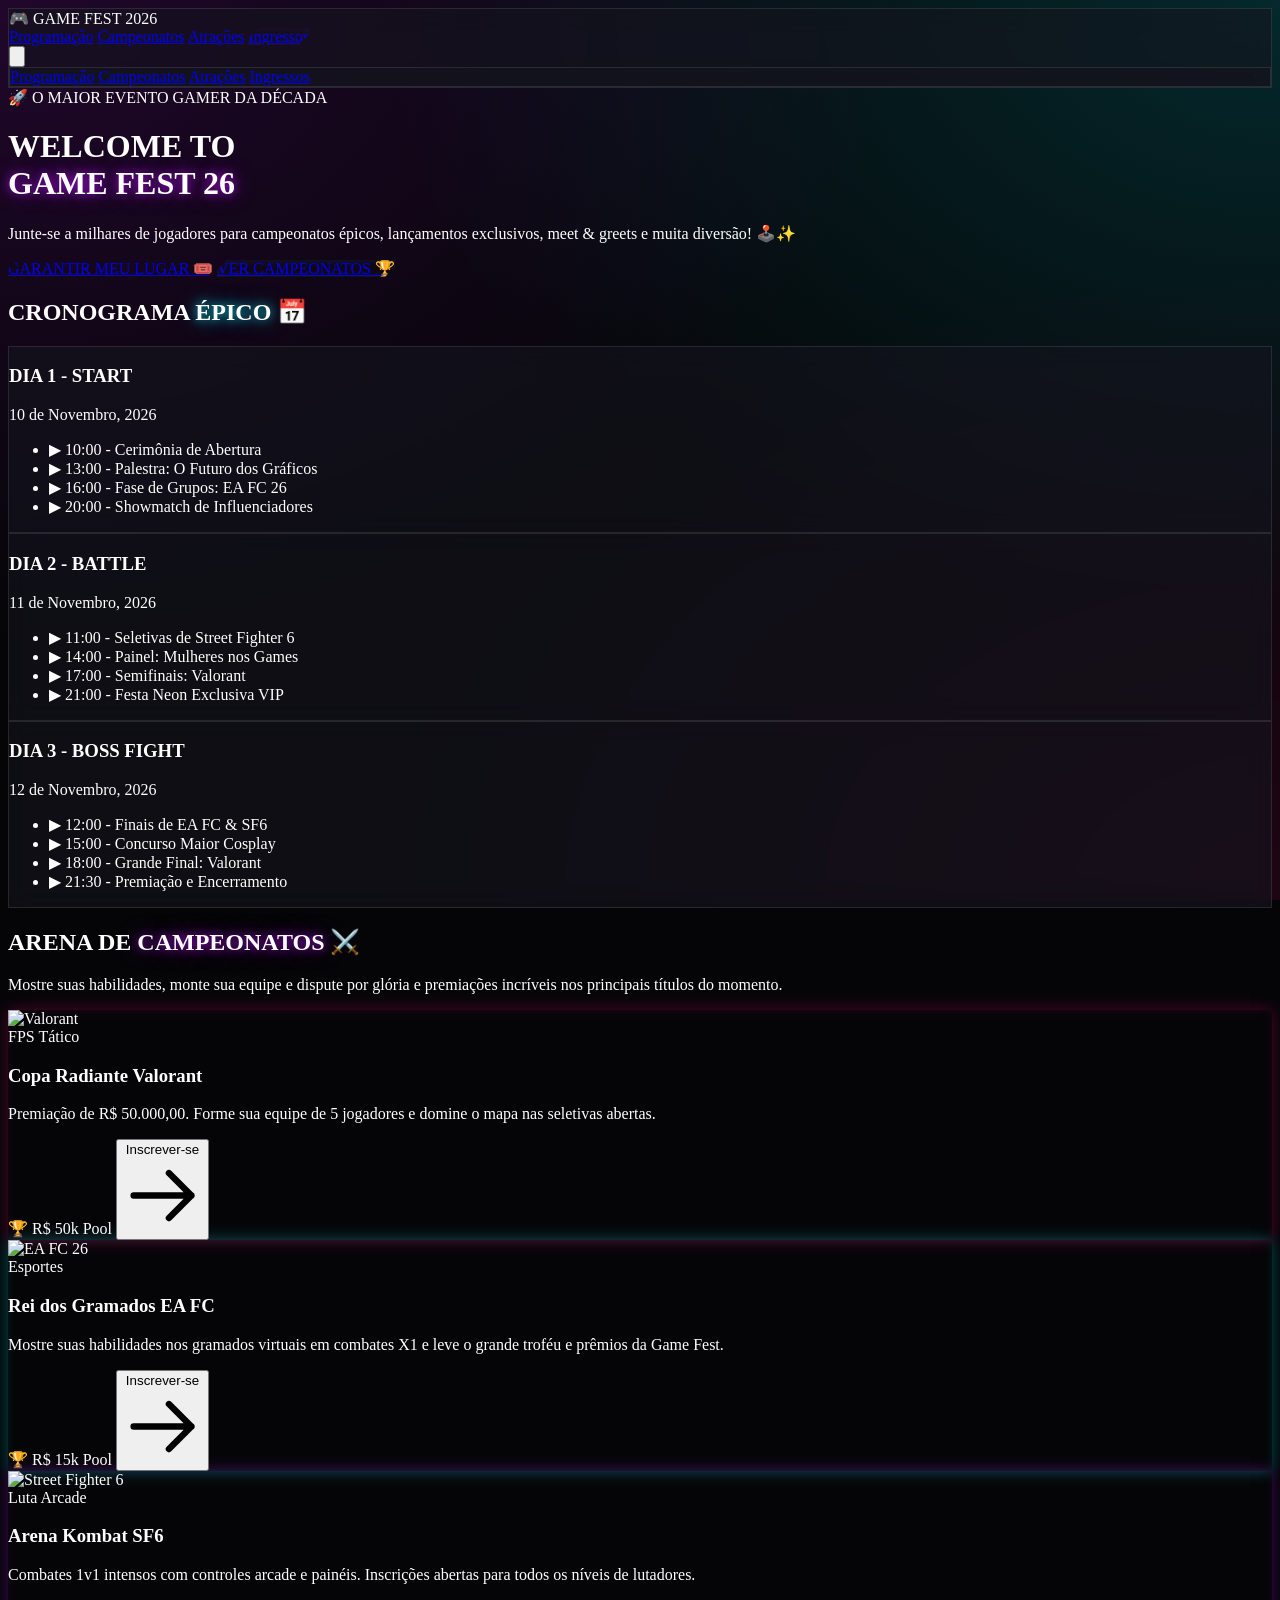
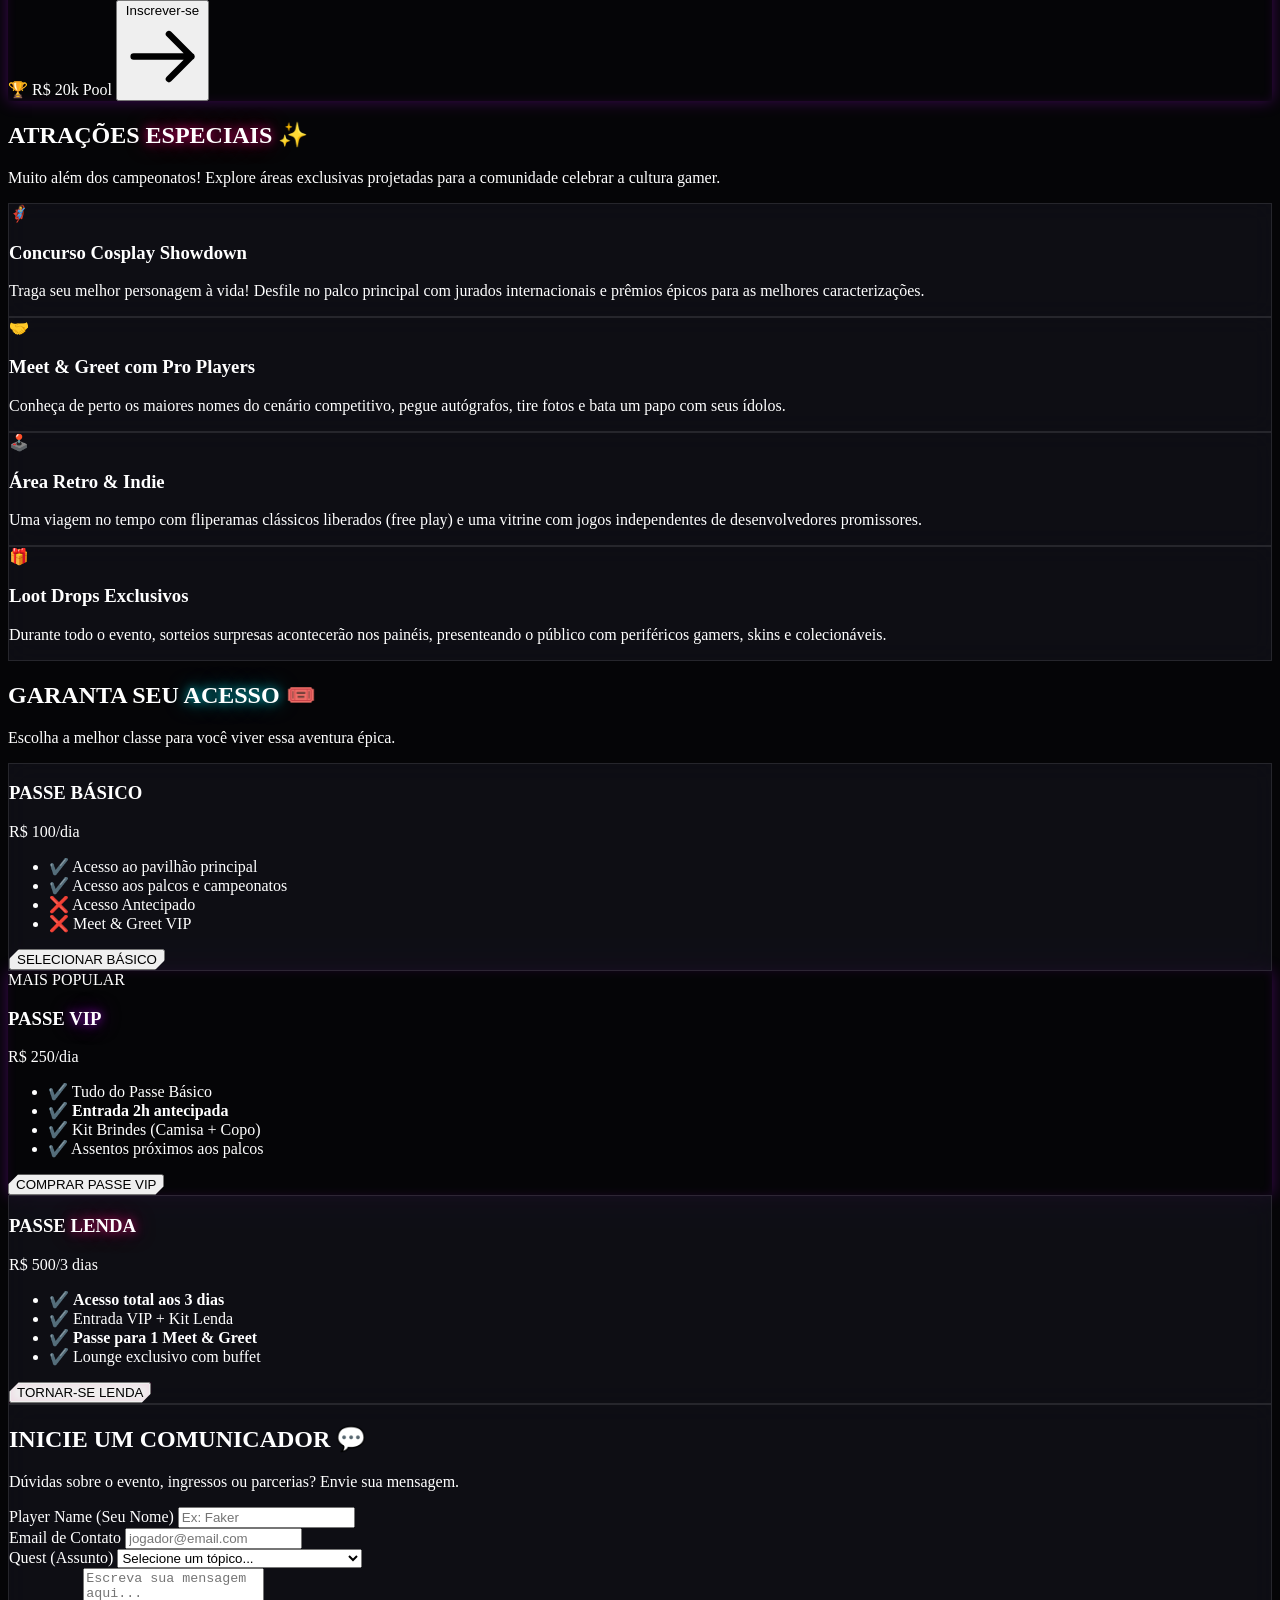
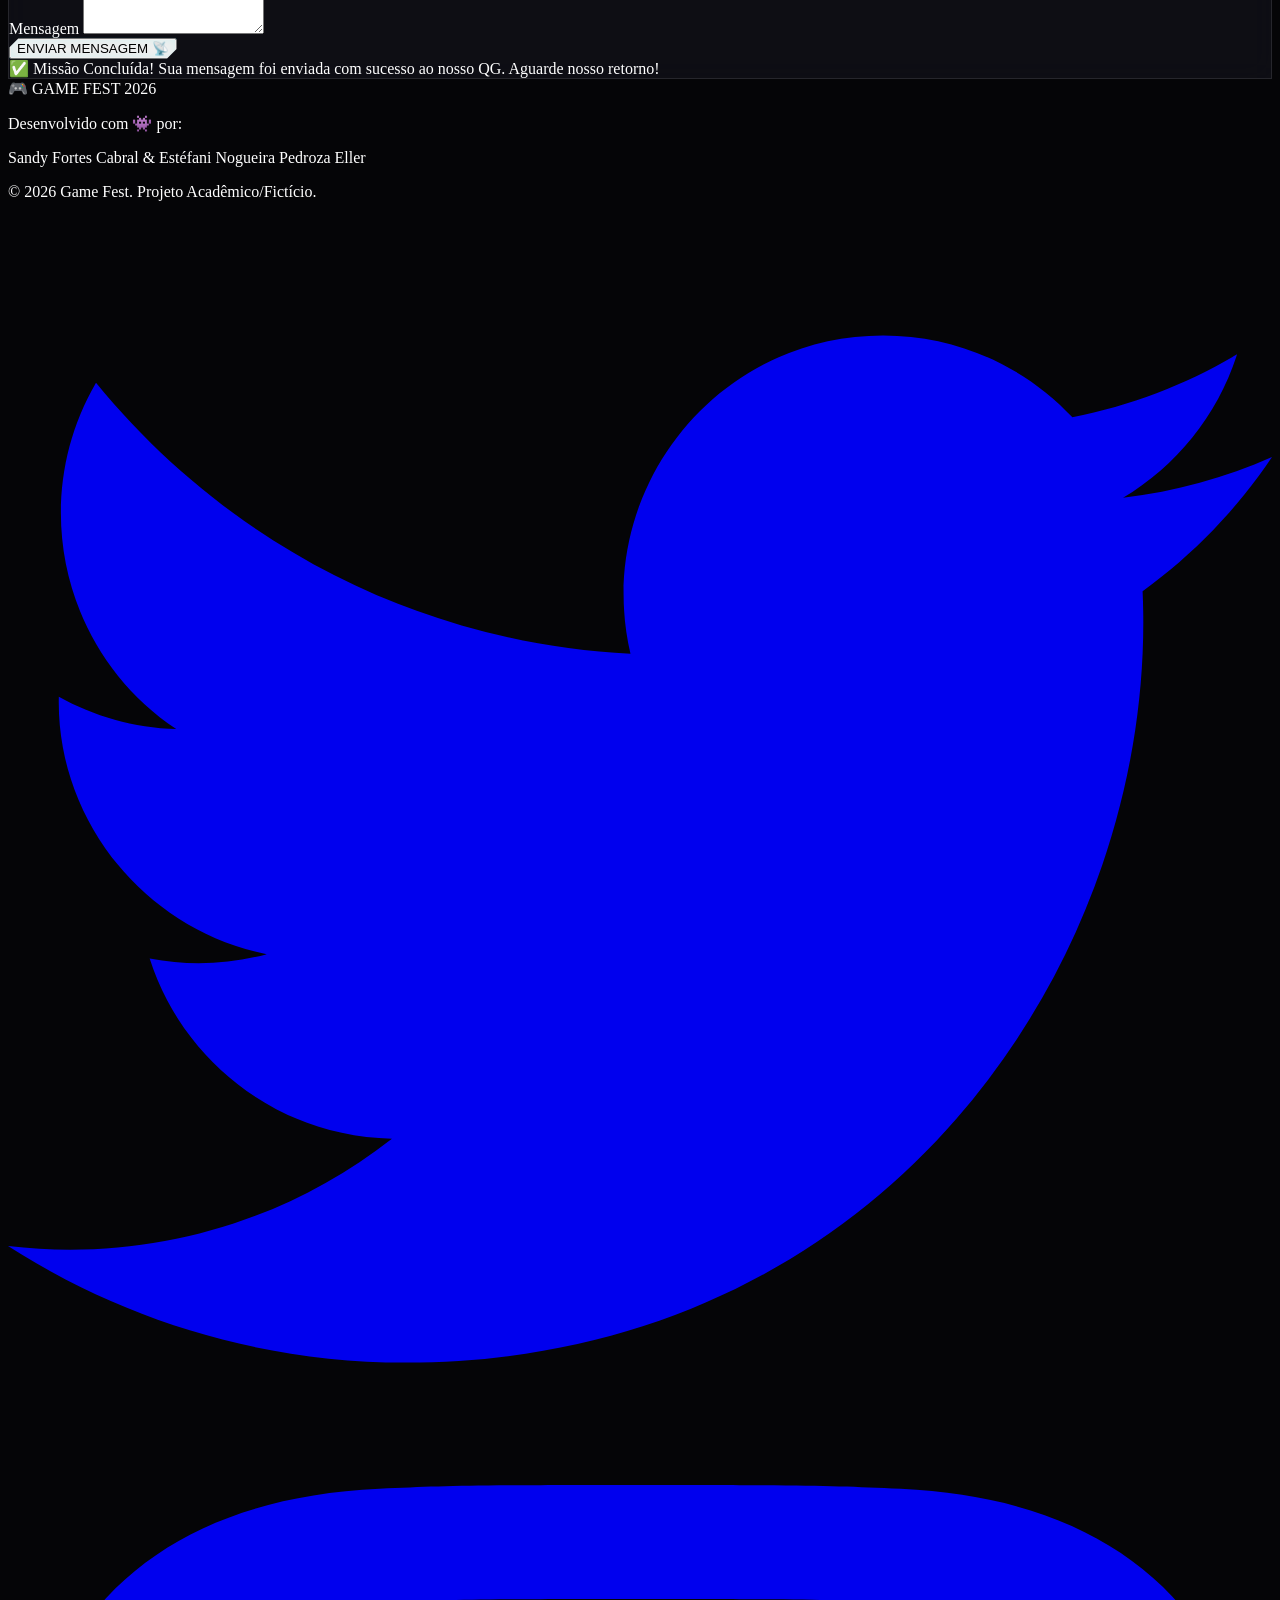
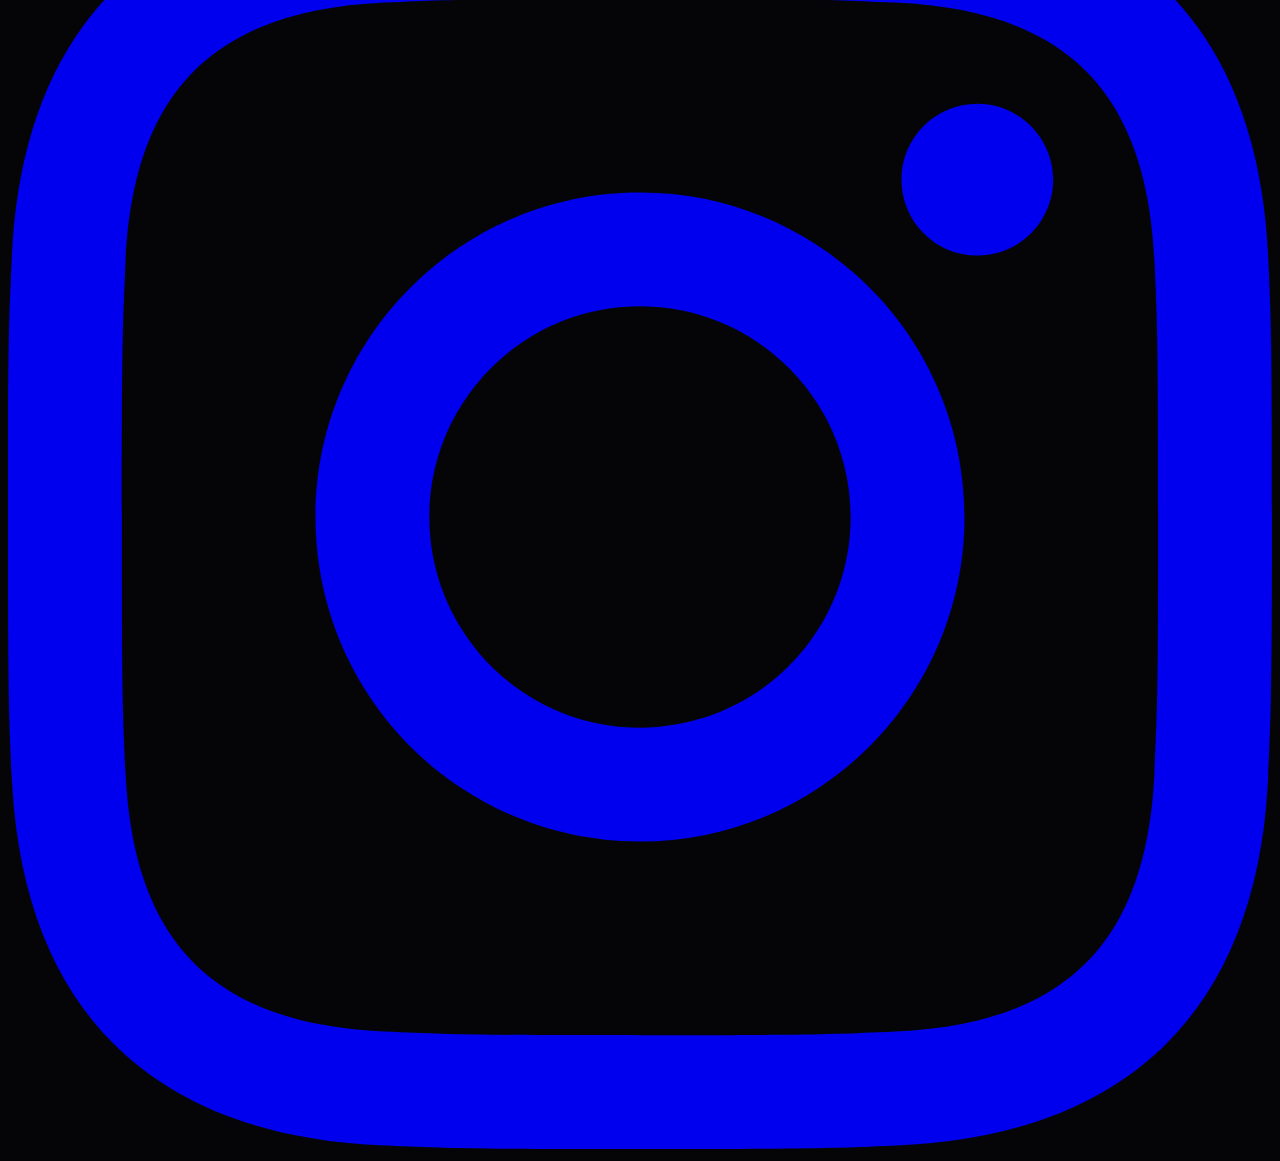
==== index.html @ e11a3e75 "Create index.html" ====
<!DOCTYPE html>
<html lang="pt-BR" class="scroll-smooth">
<head>
    <meta charset="UTF-8">
    <meta name="viewport" content="width=device-width, initial-scale=1.0">
    <title>Game Fest 2026</title>
    
    <!-- Google Fonts: Orbitron para títulos (Gamer vibe) e Inter para textos -->
    <link rel="preconnect" href="https://fonts.googleapis.com">
    <link rel="preconnect" href="https://fonts.gstatic.com" crossorigin>
    <link href="https://fonts.googleapis.com/css2?family=Inter:wght@400;500;600&family=Orbitron:wght@500;700;900&display=swap" rel="stylesheet">
    
    <!-- Tailwind CSS -->
    <script src="https://cdn.tailwindcss.com"></script>
    <script>
        tailwind.config = {
            theme: {
                extend: {
                    fontFamily: {
                        gamer: ['Orbitron', 'sans-serif'],
                        sans: ['Inter', 'sans-serif'],
                    },
                    colors: {
                        dark: '#0a0a0f',
                        darker: '#050507',
                        neonCyan: '#00f3ff',
                        neonPurple: '#bc13fe',
                        neonPink: '#ff007c',
                    },
                    animation: {
                        'pulse-slow': 'pulse 3s cubic-bezier(0.4, 0, 0.6, 1) infinite',
                        'float': 'float 6s ease-in-out infinite',
                    },
                    keyframes: {
                        float: {
                            '0%, 100%': { transform: 'translateY(0)' },
                            '50%': { transform: 'translateY(-10px)' },
                        }
                    }
                }
            }
        }
    </script>

    <style>
        /* Estilos Customizados para Efeitos Neon e Scrollbar */
        body {
            background-color: #050507;
            background-image: 
                radial-gradient(at 0% 0%, rgba(188, 19, 254, 0.15) 0px, transparent 50%),
                radial-gradient(at 100% 0%, rgba(0, 243, 255, 0.15) 0px, transparent 50%),
                radial-gradient(at 100% 100%, rgba(255, 0, 124, 0.1) 0px, transparent 50%);
            background-attachment: fixed;
            color: #ffffff;
        }

        /* Efeitos Neon Textos */
        .text-glow-cyan { text-shadow: 0 0 10px rgba(0,243,255,0.7), 0 0 20px rgba(0,243,255,0.5); }
        .text-glow-purple { text-shadow: 0 0 10px rgba(188,19,254,0.7), 0 0 20px rgba(188,19,254,0.5); }
        .text-glow-pink { text-shadow: 0 0 10px rgba(255,0,124,0.7), 0 0 20px rgba(255,0,124,0.5); }

        /* Efeitos Neon Bordas e Caixas */
        .box-glow-cyan { box-shadow: 0 0 15px rgba(0,243,255,0.3), inset 0 0 10px rgba(0,243,255,0.1); }
        .box-glow-cyan:hover { box-shadow: 0 0 25px rgba(0,243,255,0.6), inset 0 0 15px rgba(0,243,255,0.3); border-color: #00f3ff; }
        
        .box-glow-purple { box-shadow: 0 0 15px rgba(188,19,254,0.3), inset 0 0 10px rgba(188,19,254,0.1); }
        .box-glow-purple:hover { box-shadow: 0 0 25px rgba(188,19,254,0.6), inset 0 0 15px rgba(188,19,254,0.3); border-color: #bc13fe; }
        
        .box-glow-pink { box-shadow: 0 0 15px rgba(255,0,124,0.3), inset 0 0 10px rgba(255,0,124,0.1); }
        .box-glow-pink:hover { box-shadow: 0 0 25px rgba(255,0,124,0.6), inset 0 0 15px rgba(255,0,124,0.3); border-color: #ff007c; }

        /* Scrollbar customizada */
        ::-webkit-scrollbar { width: 10px; }
        ::-webkit-scrollbar-track { background: #0a0a0f; }
        ::-webkit-scrollbar-thumb { background: #bc13fe; border-radius: 5px; }
        ::-webkit-scrollbar-thumb:hover { background: #00f3ff; }

        /* Clip path para botões angulados tipo Sci-Fi */
        .btn-scifi {
            clip-path: polygon(10px 0, 100% 0, 100% calc(100% - 10px), calc(100% - 10px) 100%, 0 100%, 0 10px);
        }
        
        .glass-panel {
            background: rgba(20, 20, 30, 0.6);
            backdrop-filter: blur(12px);
            border: 1px solid rgba(255, 255, 255, 0.1);
        }
    </style>
</head>
<body class="antialiased overflow-x-hidden selection:bg-neonPurple selection:text-white">

    <nav class="fixed w-full z-50 glass-panel border-b border-white/10 transition-all duration-300">
        <div class="max-w-7xl mx-auto px-4 sm:px-6 lg:px-8">
            <div class="flex justify-between items-center h-20">
                <div class="flex-shrink-0 flex items-center gap-2 cursor-pointer" onclick="window.scrollTo(0,0)">
                    <span class="text-3xl">🎮</span>
                    <span class="font-gamer font-bold text-2xl tracking-wider text-transparent bg-clip-text bg-gradient-to-r from-neonCyan via-neonPurple to-neonPink">
                        GAME FEST <span class="text-white">2026</span>
                    </span>
                </div>
                
                <!-- Desktop Menu -->
                <div class="hidden md:flex space-x-8 items-center">
                    <a href="#programacao" class="text-gray-300 hover:text-neonCyan font-medium transition-colors">Programação</a>
                    <a href="#campeonatos" class="text-gray-300 hover:text-neonPurple font-medium transition-colors">Campeonatos</a>
                    <a href="#atracoes" class="text-gray-300 hover:text-neonPink font-medium transition-colors">Atrações</a>
                    <a href="#ingressos" class="btn-scifi bg-neonPurple/20 text-neonPurple border border-neonPurple px-6 py-2 font-gamer hover:bg-neonPurple hover:text-white box-glow-purple transition-all duration-300">
                        Ingressos
                    </a>
                </div>

                <!-- Mobile Menu Button -->
                <div class="md:hidden flex items-center">
                    <button id="mobile-menu-btn" class="text-gray-300 hover:text-white focus:outline-none">
                        <svg class="w-8 h-8" fill="none" stroke="currentColor" viewBox="0 0 24 24"><path stroke-linecap="round" stroke-linejoin="round" stroke-width="2" d="M4 6h16M4 12h16M4 18h16"></path></svg>
                    </button>
                </div>
            </div>
        </div>
        
        <!-- Mobile Menu Dropdown -->
        <div id="mobile-menu" class="hidden md:hidden glass-panel border-t border-white/10 absolute w-full">
            <div class="px-4 pt-2 pb-4 space-y-2 flex flex-col text-center">
                <a href="#programacao" class="block px-3 py-2 text-gray-300 hover:text-neonCyan hover:bg-white/5 rounded-md">Programação</a>
                <a href="#campeonatos" class="block px-3 py-2 text-gray-300 hover:text-neonPurple hover:bg-white/5 rounded-md">Campeonatos</a>
                <a href="#atracoes" class="block px-3 py-2 text-gray-300 hover:text-neonPink hover:bg-white/5 rounded-md">Atrações</a>
                <a href="#ingressos" class="block px-3 py-2 text-neonPurple font-bold hover:bg-white/5 rounded-md">Ingressos</a>
            </div>
        </div>
    </nav>

    <header class="relative pt-32 pb-20 lg:pt-48 lg:pb-32 overflow-hidden flex items-center min-h-[90vh]">
        <!-- Fundo decorativo -->
        <div class="absolute inset-0 z-0 flex justify-center items-center opacity-20 pointer-events-none">
            <div class="w-96 h-96 bg-neonPurple rounded-full blur-[150px] animate-pulse-slow"></div>
            <div class="w-96 h-96 bg-neonCyan rounded-full blur-[150px] absolute translate-x-1/2"></div>
        </div>

        <div class="relative z-10 max-w-7xl mx-auto px-4 sm:px-6 lg:px-8 text-center">
            <div class="inline-block mb-4 px-4 py-1 rounded-full border border-neonCyan/30 bg-neonCyan/10 text-neonCyan font-semibold tracking-wide text-sm animate-float">
                🚀 O MAIOR EVENTO GAMER DA DÉCADA
            </div>
            <h1 class="text-5xl md:text-7xl lg:text-8xl font-gamer font-black text-white mb-6 leading-tight">
                WELCOME TO <br>
                <span class="text-transparent bg-clip-text bg-gradient-to-r from-neonCyan via-neonPurple to-neonPink text-glow-purple">
                    GAME FEST 26
                </span>
            </h1>
            <p class="mt-4 text-xl md:text-2xl text-gray-400 max-w-3xl mx-auto mb-10">
                Junte-se a milhares de jogadores para campeonatos épicos, lançamentos exclusivos, meet & greets e muita diversão! 🕹️✨
            </p>
            
            <div class="flex flex-col sm:flex-row justify-center gap-4">
                <a href="#ingressos" class="btn-scifi bg-gradient-to-r from-neonPurple to-neonPink text-white px-8 py-4 text-lg font-gamer font-bold hover:scale-105 transition-transform shadow-[0_0_20px_rgba(188,19,254,0.5)]">
                    GARANTIR MEU LUGAR 🎟️
                </a>
                <a href="#campeonatos" class="btn-scifi bg-transparent border-2 border-neonCyan text-neonCyan px-8 py-4 text-lg font-gamer font-bold hover:bg-neonCyan/10 transition-colors box-glow-cyan">
                    VER CAMPEONATOS 🏆
                </a>
            </div>
        </div>
    </header>

    <section id="programacao" class="py-20 relative">
        <div class="max-w-7xl mx-auto px-4 sm:px-6 lg:px-8">
            <div class="text-center mb-16">
                <h2 class="text-4xl md:text-5xl font-gamer font-bold text-white mb-4">
                    CRONOGRAMA <span class="text-neonCyan text-glow-cyan">ÉPICO</span> 📅
                </h2>
                <div class="h-1 w-24 bg-gradient-to-r from-transparent via-neonCyan to-transparent mx-auto"></div>
            </div>

            <div class="grid md:grid-cols-3 gap-8">
                <!-- Dia 1 -->
                <div class="glass-panel p-8 rounded-2xl border border-white/5 hover:-translate-y-2 transition-transform relative overflow-hidden group">
                    <div class="absolute top-0 left-0 w-full h-1 bg-neonCyan group-hover:shadow-[0_0_15px_#00f3ff] transition-shadow"></div>
                    <h3 class="text-2xl font-gamer font-bold text-neonCyan mb-2">DIA 1 - START</h3>
                    <p class="text-gray-400 mb-6 font-medium">10 de Novembro, 2026</p>
                    <ul class="space-y-4 text-gray-300">
                        <li class="flex items-start gap-3"><span class="text-neonCyan">▶</span> 10:00 - Cerimônia de Abertura</li>
                        <li class="flex items-start gap-3"><span class="text-neonCyan">▶</span> 13:00 - Palestra: O Futuro dos Gráficos</li>
                        <li class="flex items-start gap-3"><span class="text-neonCyan">▶</span> 16:00 - Fase de Grupos: EA FC 26</li>
                        <li class="flex items-start gap-3"><span class="text-neonCyan">▶</span> 20:00 - Showmatch de Influenciadores</li>
                    </ul>
                </div>
                
                <!-- Dia 2 -->
                <div class="glass-panel p-8 rounded-2xl border border-white/5 hover:-translate-y-2 transition-transform relative overflow-hidden group">
                    <div class="absolute top-0 left-0 w-full h-1 bg-neonPurple group-hover:shadow-[0_0_15px_#bc13fe] transition-shadow"></div>
                    <h3 class="text-2xl font-gamer font-bold text-neonPurple mb-2">DIA 2 - BATTLE</h3>
                    <p class="text-gray-400 mb-6 font-medium">11 de Novembro, 2026</p>
                    <ul class="space-y-4 text-gray-300">
                        <li class="flex items-start gap-3"><span class="text-neonPurple">▶</span> 11:00 - Seletivas de Street Fighter 6</li>
                        <li class="flex items-start gap-3"><span class="text-neonPurple">▶</span> 14:00 - Painel: Mulheres nos Games</li>
                        <li class="flex items-start gap-3"><span class="text-neonPurple">▶</span> 17:00 - Semifinais: Valorant</li>
                        <li class="flex items-start gap-3"><span class="text-neonPurple">▶</span> 21:00 - Festa Neon Exclusiva VIP</li>
                    </ul>
                </div>

                <!-- Dia 3 -->
                <div class="glass-panel p-8 rounded-2xl border border-white/5 hover:-translate-y-2 transition-transform relative overflow-hidden group">
                    <div class="absolute top-0 left-0 w-full h-1 bg-neonPink group-hover:shadow-[0_0_15px_#ff007c] transition-shadow"></div>
                    <h3 class="text-2xl font-gamer font-bold text-neonPink mb-2">DIA 3 - BOSS FIGHT</h3>
                    <p class="text-gray-400 mb-6 font-medium">12 de Novembro, 2026</p>
                    <ul class="space-y-4 text-gray-300">
                        <li class="flex items-start gap-3"><span class="text-neonPink">▶</span> 12:00 - Finais de EA FC & SF6</li>
                        <li class="flex items-start gap-3"><span class="text-neonPink">▶</span> 15:00 - Concurso Maior Cosplay</li>
                        <li class="flex items-start gap-3"><span class="text-neonPink">▶</span> 18:00 - Grande Final: Valorant</li>
                        <li class="flex items-start gap-3"><span class="text-neonPink">▶</span> 21:30 - Premiação e Encerramento</li>
                    </ul>
                </div>
            </div>
        </div>
    </section>

    <section id="campeonatos" class="py-20 bg-dark relative border-y border-white/5">
        <div class="max-w-7xl mx-auto px-4 sm:px-6 lg:px-8">
            <div class="text-center mb-16">
                <h2 class="text-4xl md:text-5xl font-gamer font-bold text-white mb-4">
                    ARENA DE <span class="text-neonPurple text-glow-purple">CAMPEONATOS</span> ⚔️
                </h2>
                <p class="text-gray-400 max-w-2xl mx-auto text-lg">Mostre suas habilidades, monte sua equipe e dispute por glória e premiações incríveis nos principais títulos do momento.</p>
            </div>

            <div class="grid md:grid-cols-3 gap-10">
                <!-- Game 1: Valorant -->
                <div class="bg-darker rounded-xl overflow-hidden border border-white/10 group box-glow-pink transition-all duration-300">
                    <div class="relative h-56 overflow-hidden">
                        <img src="https://placehold.co/600x400/121212/ff007c?text=VALORANT&font=Oswald" alt="Valorant" class="w-full h-full object-cover group-hover:scale-110 transition-transform duration-500">
                        <div class="absolute inset-0 bg-gradient-to-t from-darker to-transparent"></div>
                        <span class="absolute top-4 right-4 bg-neonPink text-white text-xs font-bold px-3 py-1 rounded-full uppercase tracking-wide">FPS Tático</span>
                    </div>
                    <div class="p-6">
                        <h3 class="text-2xl font-gamer font-bold text-white mb-2">Copa Radiante <span class="text-neonPink">Valorant</span></h3>
                        <p class="text-gray-400 mb-4 text-sm">Premiação de R$ 50.000,00. Forme sua equipe de 5 jogadores e domine o mapa nas seletivas abertas.</p>
                        <div class="flex justify-between items-center mt-6">
                            <span class="text-white font-bold">🏆 R$ 50k Pool</span>
                            <button class="text-neonPink hover:text-white font-bold uppercase text-sm tracking-wider flex items-center gap-1 transition-colors">
                                Inscrever-se <svg class="w-4 h-4" fill="none" stroke="currentColor" viewBox="0 0 24 24"><path stroke-linecap="round" stroke-linejoin="round" stroke-width="2" d="M14 5l7 7m0 0l-7 7m7-7H3"></path></svg>
                            </button>
                        </div>
                    </div>
                </div>

                <!-- Game 2: EA FC 26 -->
                <div class="bg-darker rounded-xl overflow-hidden border border-white/10 group box-glow-cyan transition-all duration-300">
                    <div class="relative h-56 overflow-hidden">
                        <img src="https://placehold.co/600x400/121212/00f3ff?text=EA+FC+26&font=Oswald" alt="EA FC 26" class="w-full h-full object-cover group-hover:scale-110 transition-transform duration-500">
                        <div class="absolute inset-0 bg-gradient-to-t from-darker to-transparent"></div>
                        <span class="absolute top-4 right-4 bg-neonCyan text-black text-xs font-bold px-3 py-1 rounded-full uppercase tracking-wide">Esportes</span>
                    </div>
                    <div class="p-6">
                        <h3 class="text-2xl font-gamer font-bold text-white mb-2">Rei dos Gramados <span class="text-neonCyan">EA FC</span></h3>
                        <p class="text-gray-400 mb-4 text-sm">Mostre suas habilidades nos gramados virtuais em combates X1 e leve o grande troféu e prêmios da Game Fest.</p>
                        <div class="flex justify-between items-center mt-6">
                            <span class="text-white font-bold">🏆 R$ 15k Pool</span>
                            <button class="text-neonCyan hover:text-white font-bold uppercase text-sm tracking-wider flex items-center gap-1 transition-colors">
                                Inscrever-se <svg class="w-4 h-4" fill="none" stroke="currentColor" viewBox="0 0 24 24"><path stroke-linecap="round" stroke-linejoin="round" stroke-width="2" d="M14 5l7 7m0 0l-7 7m7-7H3"></path></svg>
                            </button>
                        </div>
                    </div>
                </div>

                <!-- Game 3: Street Fighter 6 -->
                <div class="bg-darker rounded-xl overflow-hidden border border-white/10 group box-glow-purple transition-all duration-300">
                    <div class="relative h-56 overflow-hidden">
                        <img src="https://placehold.co/600x400/121212/bc13fe?text=STREET+FIGHTER+6&font=Oswald" alt="Street Fighter 6" class="w-full h-full object-cover group-hover:scale-110 transition-transform duration-500">
                        <div class="absolute inset-0 bg-gradient-to-t from-darker to-transparent"></div>
                        <span class="absolute top-4 right-4 bg-neonPurple text-white text-xs font-bold px-3 py-1 rounded-full uppercase tracking-wide">Luta Arcade</span>
                    </div>
                    <div class="p-6">
                        <h3 class="text-2xl font-gamer font-bold text-white mb-2">Arena Kombat <span class="text-neonPurple">SF6</span></h3>
                        <p class="text-gray-400 mb-4 text-sm">Combates 1v1 intensos com controles arcade e painéis. Inscrições abertas para todos os níveis de lutadores.</p>
                        <div class="flex justify-between items-center mt-6">
                            <span class="text-white font-bold">🏆 R$ 20k Pool</span>
                            <button class="text-neonPurple hover:text-white font-bold uppercase text-sm tracking-wider flex items-center gap-1 transition-colors">
                                Inscrever-se <svg class="w-4 h-4" fill="none" stroke="currentColor" viewBox="0 0 24 24"><path stroke-linecap="round" stroke-linejoin="round" stroke-width="2" d="M14 5l7 7m0 0l-7 7m7-7H3"></path></svg>
                            </button>
                        </div>
                    </div>
                </div>
            </div>
        </div>
    </section>

    <section id="atracoes" class="py-20 relative overflow-hidden">
        <div class="max-w-7xl mx-auto px-4 sm:px-6 lg:px-8 relative z-10">
            <div class="text-center mb-16">
                <h2 class="text-4xl md:text-5xl font-gamer font-bold text-white mb-4">
                    ATRAÇÕES <span class="text-neonPink text-glow-pink">ESPECIAIS</span> ✨
                </h2>
                <p class="text-gray-400 max-w-2xl mx-auto text-lg">Muito além dos campeonatos! Explore áreas exclusivas projetadas para a comunidade celebrar a cultura gamer.</p>
            </div>

            <div class="grid lg:grid-cols-2 gap-8">
                <!-- Atração 1 -->
                <div class="flex flex-col sm:flex-row items-center gap-6 glass-panel p-6 rounded-2xl border-l-4 border-l-neonCyan hover:bg-white/5 transition-colors">
                    <div class="w-24 h-24 flex-shrink-0 bg-neonCyan/20 rounded-full flex items-center justify-center text-4xl shadow-[0_0_15px_rgba(0,243,255,0.4)]">
                        🦸‍♀️
                    </div>
                    <div>
                        <h3 class="text-2xl font-bold text-white mb-2">Concurso Cosplay Showdown</h3>
                        <p class="text-gray-400">Traga seu melhor personagem à vida! Desfile no palco principal com jurados internacionais e prêmios épicos para as melhores caracterizações.</p>
                    </div>
                </div>

                <!-- Atração 2 -->
                <div class="flex flex-col sm:flex-row items-center gap-6 glass-panel p-6 rounded-2xl border-l-4 border-l-neonPurple hover:bg-white/5 transition-colors">
                    <div class="w-24 h-24 flex-shrink-0 bg-neonPurple/20 rounded-full flex items-center justify-center text-4xl shadow-[0_0_15px_rgba(188,19,254,0.4)]">
                        🤝
                    </div>
                    <div>
                        <h3 class="text-2xl font-bold text-white mb-2">Meet & Greet com Pro Players</h3>
                        <p class="text-gray-400">Conheça de perto os maiores nomes do cenário competitivo, pegue autógrafos, tire fotos e bata um papo com seus ídolos.</p>
                    </div>
                </div>

                <!-- Atração 3 -->
                <div class="flex flex-col sm:flex-row items-center gap-6 glass-panel p-6 rounded-2xl border-l-4 border-l-neonPink hover:bg-white/5 transition-colors">
                    <div class="w-24 h-24 flex-shrink-0 bg-neonPink/20 rounded-full flex items-center justify-center text-4xl shadow-[0_0_15px_rgba(255,0,124,0.4)]">
                        🕹️
                    </div>
                    <div>
                        <h3 class="text-2xl font-bold text-white mb-2">Área Retro & Indie</h3>
                        <p class="text-gray-400">Uma viagem no tempo com fliperamas clássicos liberados (free play) e uma vitrine com jogos independentes de desenvolvedores promissores.</p>
                    </div>
                </div>

                <!-- Atração 4 -->
                <div class="flex flex-col sm:flex-row items-center gap-6 glass-panel p-6 rounded-2xl border-l-4 border-l-yellow-400 hover:bg-white/5 transition-colors">
                    <div class="w-24 h-24 flex-shrink-0 bg-yellow-400/20 rounded-full flex items-center justify-center text-4xl shadow-[0_0_15px_rgba(250,204,21,0.4)]">
                        🎁
                    </div>
                    <div>
                        <h3 class="text-2xl font-bold text-white mb-2">Loot Drops Exclusivos</h3>
                        <p class="text-gray-400">Durante todo o evento, sorteios surpresas acontecerão nos painéis, presenteando o público com periféricos gamers, skins e colecionáveis.</p>
                    </div>
                </div>
            </div>
        </div>
    </section>

    <section id="ingressos" class="py-20 bg-darker relative">
        <div class="absolute inset-0 bg-[url('[data-uri]')] opacity-20"></div>
        
        <div class="max-w-7xl mx-auto px-4 sm:px-6 lg:px-8 relative z-10">
            <div class="text-center mb-16">
                <h2 class="text-4xl md:text-5xl font-gamer font-bold text-white mb-4">
                    GARANTA SEU <span class="text-neonCyan text-glow-cyan">ACESSO</span> 🎟️
                </h2>
                <p class="text-gray-400">Escolha a melhor classe para você viver essa aventura épica.</p>
            </div>

            <div class="grid lg:grid-cols-3 gap-8 items-center max-w-5xl mx-auto">
                
                <!-- Ticket 1 -->
                <div class="glass-panel p-8 rounded-2xl border border-white/10 hover:-translate-y-2 transition-transform">
                    <h3 class="text-2xl font-gamer font-bold text-white mb-2">PASSE <span class="text-gray-400">BÁSICO</span></h3>
                    <div class="my-6">
                        <span class="text-4xl font-bold text-white">R$ 100</span><span class="text-gray-400">/dia</span>
                    </div>
                    <ul class="space-y-3 text-gray-300 mb-8">
                        <li class="flex items-center gap-2">✔️ Acesso ao pavilhão principal</li>
                        <li class="flex items-center gap-2">✔️ Acesso aos palcos e campeonatos</li>
                        <li class="flex items-center gap-2 text-gray-500">❌ Acesso Antecipado</li>
                        <li class="flex items-center gap-2 text-gray-500">❌ Meet & Greet VIP</li>
                    </ul>
                    <button class="w-full btn-scifi bg-white/10 text-white border border-white/20 py-3 font-bold hover:bg-white/20 transition-colors">
                        SELECIONAR BÁSICO
                    </button>
                </div>

                <!-- Ticket 2 (Destaque) -->
                <div class="bg-gradient-to-b from-darker to-dark p-8 rounded-2xl border-2 border-neonPurple box-glow-purple transform lg:-translate-y-4 relative">
                    <div class="absolute -top-4 left-1/2 -translate-x-1/2 bg-neonPurple text-white px-4 py-1 font-bold text-sm rounded-full tracking-wider">
                        MAIS POPULAR
                    </div>
                    <h3 class="text-2xl font-gamer font-bold text-white mb-2">PASSE <span class="text-neonPurple text-glow-purple">VIP</span></h3>
                    <div class="my-6">
                        <span class="text-5xl font-bold text-white">R$ 250</span><span class="text-neonPurple">/dia</span>
                    </div>
                    <ul class="space-y-3 text-white mb-8">
                        <li class="flex items-center gap-2">✔️ Tudo do Passe Básico</li>
                        <li class="flex items-center gap-2">✔️ <strong>Entrada 2h antecipada</strong></li>
                        <li class="flex items-center gap-2">✔️ Kit Brindes (Camisa + Copo)</li>
                        <li class="flex items-center gap-2">✔️ Assentos próximos aos palcos</li>
                    </ul>
                    <button class="w-full btn-scifi bg-neonPurple text-white py-4 font-bold text-lg hover:bg-white hover:text-neonPurple transition-colors shadow-[0_0_15px_rgba(188,19,254,0.5)]">
                        COMPRAR PASSE VIP
                    </button>
                </div>

                <!-- Ticket 3 -->
                <div class="glass-panel p-8 rounded-2xl border border-white/10 hover:-translate-y-2 transition-transform">
                    <h3 class="text-2xl font-gamer font-bold text-white mb-2">PASSE <span class="text-neonPink text-glow-pink">LENDA</span></h3>
                    <div class="my-6">
                        <span class="text-4xl font-bold text-white">R$ 500</span><span class="text-neonPink">/3 dias</span>
                    </div>
                    <ul class="space-y-3 text-gray-300 mb-8">
                        <li class="flex items-center gap-2">✔️ <strong>Acesso total aos 3 dias</strong></li>
                        <li class="flex items-center gap-2">✔️ Entrada VIP + Kit Lenda</li>
                        <li class="flex items-center gap-2">✔️ <strong>Passe para 1 Meet & Greet</strong></li>
                        <li class="flex items-center gap-2">✔️ Lounge exclusivo com buffet</li>
                    </ul>
                    <button class="w-full btn-scifi bg-transparent border border-neonPink text-neonPink py-3 font-bold hover:bg-neonPink hover:text-white transition-all box-glow-pink">
                        TORNAR-SE LENDA
                    </button>
                </div>

            </div>
        </div>
    </section>

    <section id="contato" class="py-20 relative">
        <div class="max-w-4xl mx-auto px-4 sm:px-6 lg:px-8 relative z-10">
            <div class="glass-panel border border-neonCyan/30 rounded-2xl p-8 md:p-12 shadow-[0_0_30px_rgba(0,243,255,0.1)]">
                <div class="text-center mb-10">
                    <h2 class="text-3xl md:text-4xl font-gamer font-bold text-white mb-2">
                        INICIE UM <span class="text-neonCyan">COMUNICADOR</span> 💬
                    </h2>
                    <p class="text-gray-400">Dúvidas sobre o evento, ingressos ou parcerias? Envie sua mensagem.</p>
                </div>

                <form id="form-contato" class="space-y-6">
                    <div class="grid md:grid-cols-2 gap-6">
                        <div>
                            <label for="nome" class="block text-sm font-medium text-gray-400 mb-1">Player Name (Seu Nome)</label>
                            <input type="text" id="nome" required
                                class="w-full bg-dark border border-gray-700 rounded-lg px-4 py-3 text-white focus:outline-none focus:border-neonCyan focus:ring-1 focus:ring-neonCyan transition-colors"
                                placeholder="Ex: Faker">
                        </div>
                        <div>
                            <label for="email" class="block text-sm font-medium text-gray-400 mb-1">Email de Contato</label>
                            <input type="email" id="email" required
                                class="w-full bg-dark border border-gray-700 rounded-lg px-4 py-3 text-white focus:outline-none focus:border-neonCyan focus:ring-1 focus:ring-neonCyan transition-colors"
                                placeholder="jogador@email.com">
                        </div>
                    </div>
                    <div>
                        <label for="assunto" class="block text-sm font-medium text-gray-400 mb-1">Quest (Assunto)</label>
                        <select id="assunto" required
                            class="w-full bg-dark border border-gray-700 rounded-lg px-4 py-3 text-white focus:outline-none focus:border-neonCyan focus:ring-1 focus:ring-neonCyan transition-colors appearance-none">
                            <option value="">Selecione um tópico...</option>
                            <option value="ingressos">Dúvida sobre Ingressos</option>
                            <option value="campeonatos">Inscrição em Campeonatos</option>
                            <option value="imprensa">Credenciamento de Imprensa/Criador</option>
                            <option value="outros">Outros</option>
                        </select>
                    </div>
                    <div>
                        <label for="mensagem" class="block text-sm font-medium text-gray-400 mb-1">Mensagem</label>
                        <textarea id="mensagem" rows="4" required
                            class="w-full bg-dark border border-gray-700 rounded-lg px-4 py-3 text-white focus:outline-none focus:border-neonCyan focus:ring-1 focus:ring-neonCyan transition-colors resize-none"
                            placeholder="Escreva sua mensagem aqui..."></textarea>
                    </div>
                    
                    <button type="submit" class="w-full btn-scifi bg-neonCyan text-black py-4 font-bold text-lg hover:bg-white transition-colors box-glow-cyan mt-4">
                        ENVIAR MENSAGEM 📡
                    </button>
                </form>

                <!-- Div de Sucesso Oculta -->
                <div id="mensagem-sucesso" class="hidden mt-6 bg-green-500/20 border border-green-500 text-green-400 px-6 py-4 rounded-lg text-center font-medium animate-pulse">
                    ✅ Missão Concluída! Sua mensagem foi enviada com sucesso ao nosso QG. Aguarde nosso retorno!
                </div>
            </div>
        </div>
    </section>

    <footer class="bg-darker border-t border-white/10 pt-12 pb-8">
        <div class="max-w-7xl mx-auto px-4 sm:px-6 lg:px-8 flex flex-col md:flex-row justify-between items-center gap-6">
            
            <div class="flex items-center gap-2">
                <span class="text-2xl">🎮</span>
                <span class="font-gamer font-bold text-xl text-white">GAME FEST <span class="text-neonPurple">2026</span></span>
            </div>
            
            <div class="text-center md:text-right text-gray-500 text-sm">
                <p class="mb-1">Desenvolvido com 👾 por:</p>
                <p class="font-bold text-gray-300">Sandy Fortes Cabral & Estéfani Nogueira Pedroza Eller</p>
                <p class="mt-2 text-xs opacity-50">&copy; 2026 Game Fest. Projeto Acadêmico/Fictício.</p>
            </div>
            
            <div class="flex gap-4">
                <a href="#" class="text-gray-400 hover:text-neonCyan transition-colors"><svg class="w-6 h-6" fill="currentColor" viewBox="0 0 24 24"><path d="M24 4.557c-.883.392-1.832.656-2.828.775 1.017-.609 1.798-1.574 2.165-2.724-.951.564-2.005.974-3.127 1.195-.897-.957-2.178-1.555-3.594-1.555-3.179 0-5.515 2.966-4.797 6.045-4.091-.205-7.719-2.165-10.148-5.144-1.29 2.213-.669 5.108 1.523 6.574-.806-.026-1.566-.247-2.229-.616-.054 2.281 1.581 4.415 3.949 4.89-.693.188-1.452.232-2.224.084.626 1.956 2.444 3.379 4.6 3.419-2.07 1.623-4.678 2.348-7.29 2.04 2.179 1.397 4.768 2.212 7.548 2.212 9.142 0 14.307-7.721 13.995-14.646.962-.695 1.797-1.562 2.457-2.549z"/></svg></a>
                <a href="#" class="text-gray-400 hover:text-neonPurple transition-colors"><svg class="w-6 h-6" fill="currentColor" viewBox="0 0 24 24"><path d="M12 2.163c3.204 0 3.584.012 4.85.07 3.252.148 4.771 1.691 4.919 4.919.058 1.265.069 1.645.069 4.849 0 3.205-.012 3.584-.069 4.849-.149 3.225-1.664 4.771-4.919 4.919-1.266.058-1.644.07-4.85.07-3.204 0-3.584-.012-4.849-.07-3.26-.149-4.771-1.699-4.919-4.92-.058-1.265-.07-1.644-.07-4.849 0-3.204.013-3.583.07-4.849.149-3.227 1.664-4.771 4.919-4.919 1.266-.057 1.645-.069 4.849-.069zm0-2.163c-3.259 0-3.667.014-4.947.072-4.358.2-6.78 2.618-6.98 6.98-.059 1.281-.073 1.689-.073 4.948 0 3.259.014 3.668.072 4.948.2 4.358 2.618 6.78 6.98 6.98 1.281.058 1.689.072 4.948.072 3.259 0 3.668-.014 4.948-.072 4.354-.2 6.782-2.618 6.979-6.98.059-1.28.073-1.689.073-4.948 0-3.259-.014-3.667-.072-4.947-.196-4.354-2.617-6.78-6.979-6.98-1.281-.059-1.69-.073-4.949-.073zm0 5.838c-3.403 0-6.162 2.759-6.162 6.162s2.759 6.163 6.162 6.163 6.162-2.759 6.162-6.163c0-3.403-2.759-6.162-6.162-6.162zm0 10.162c-2.209 0-4-1.79-4-4 0-2.209 1.791-4 4-4s4 1.791 4 4c0 2.21-1.791 4-4 4zm6.406-11.845c-.796 0-1.441.645-1.441 1.44s.645 1.44 1.441 1.44c.795 0 1.439-.645 1.439-1.44s-.644-1.44-1.439-1.44z"/></svg></a>
            </div>
        </div>
    </footer>

    <script>
        // Lógica do Menu Mobile
        const btnMenu = document.getElementById('mobile-menu-btn');
        const menu = document.getElementById('mobile-menu');
        
        btnMenu.addEventListener('click', () => {
            menu.classList.toggle('hidden');
        });

        // Fechar menu mobile ao clicar em um link
        document.querySelectorAll('#mobile-menu a').forEach(link => {
            link.addEventListener('click', () => {
                menu.classList.add('hidden');
            });
        });

        // Validação e envio do Formulário de Contato
        const formContato = document.getElementById('form-contato');
        const msgSucesso = document.getElementById('mensagem-sucesso');

        formContato.onsubmit = function(event) {
            // Evita o recarregamento da página
            event.preventDefault();
            
            // Exibe a mensagem de sucesso removendo a classe oculta (hidden)
            msgSucesso.classList.remove('hidden');
            
            // Limpa os campos do formulário
            formContato.reset();
            
            // Oculta a mensagem automaticamente após 5 segundos
            setTimeout(() => {
                msgSucesso.classList.add('hidden');
            }, 5000);
        };
    </script>
</body>
</html>
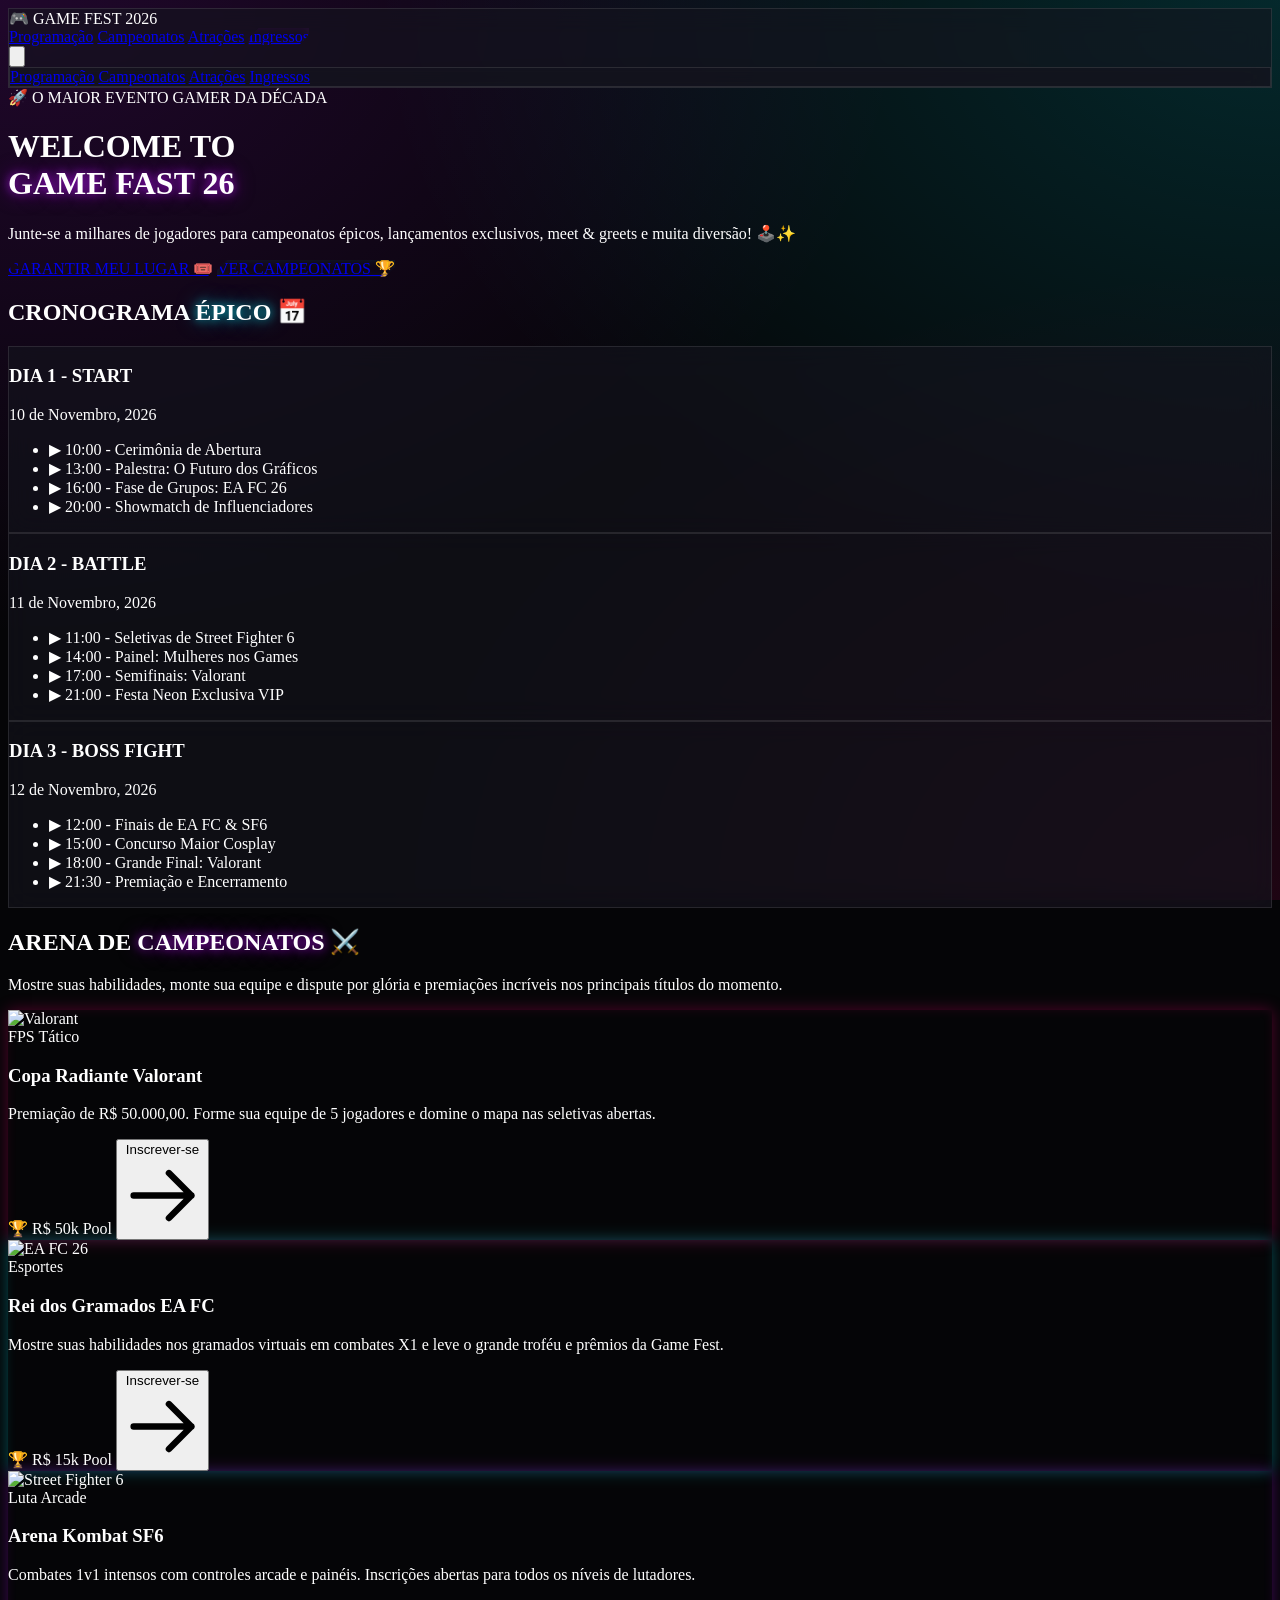
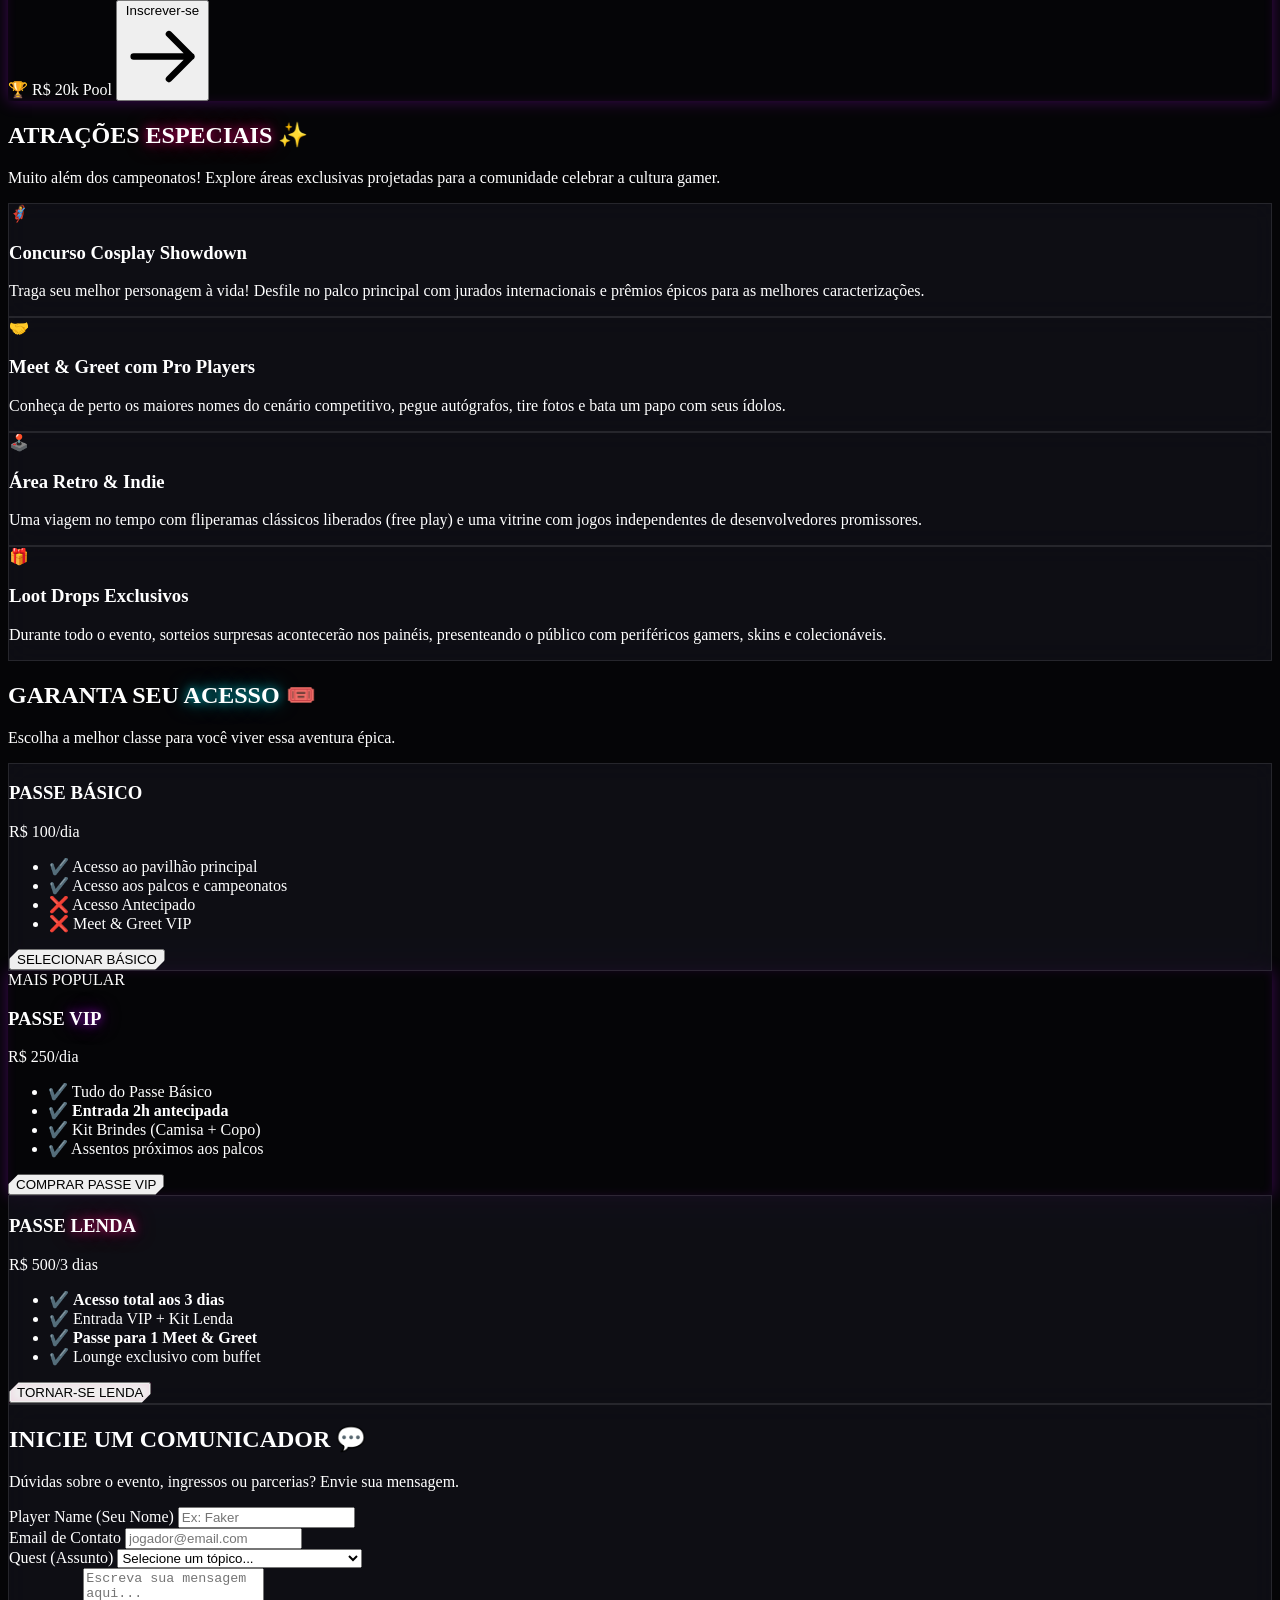
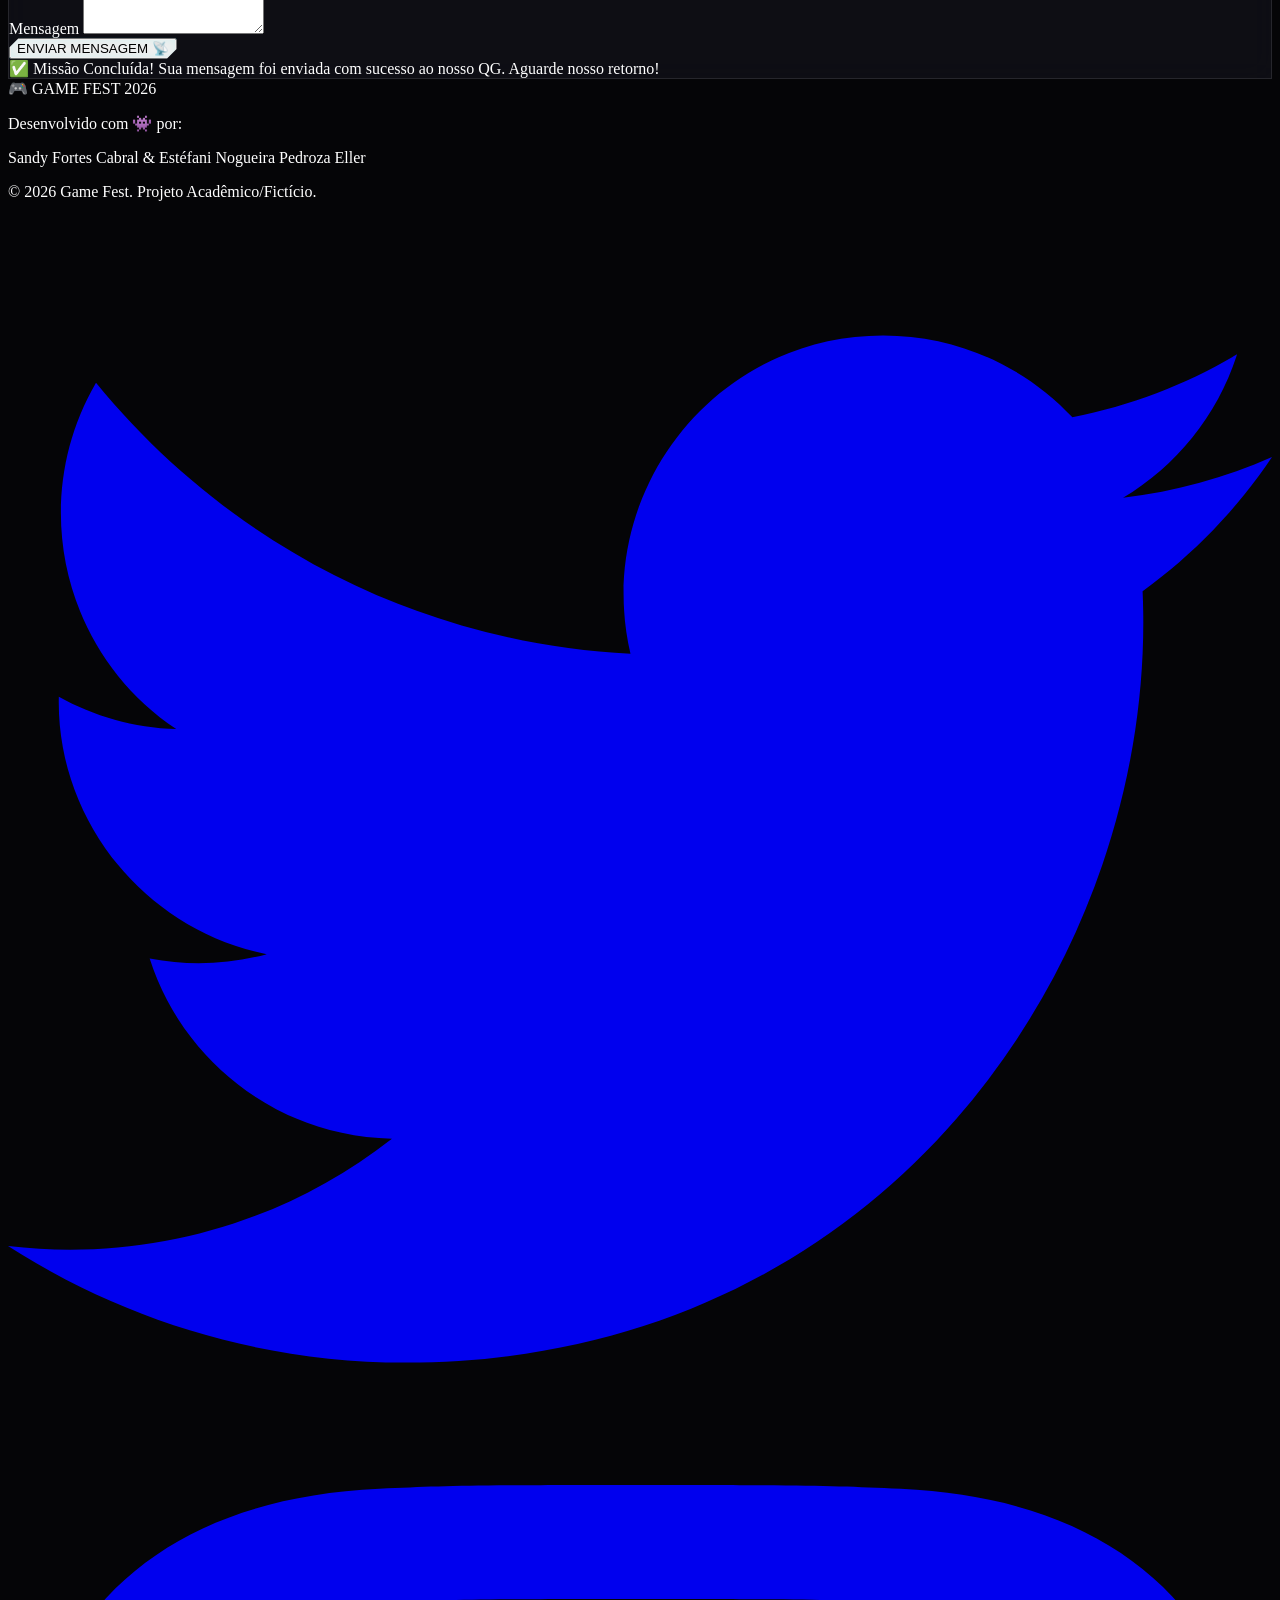
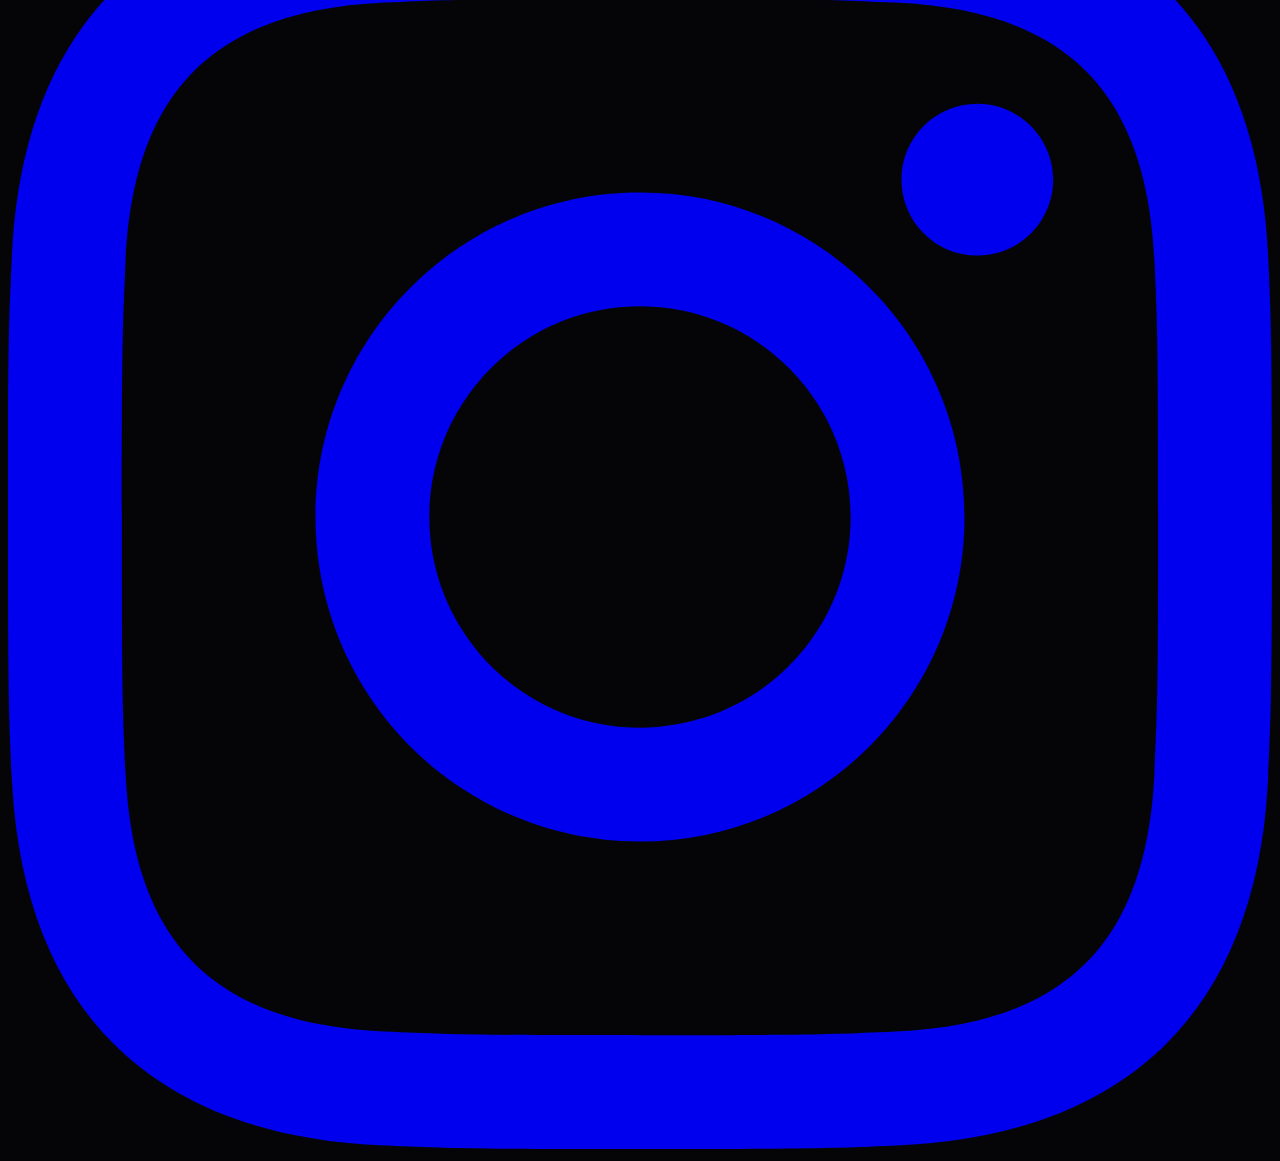
==== commit 45213f42: "Correct title from 'Game Fest' to 'Game Fast'" ====
--- a/index.html
+++ b/index.html
@@ -3,7 +3,7 @@
 <head>
     <meta charset="UTF-8">
     <meta name="viewport" content="width=device-width, initial-scale=1.0">
-    <title>Game Fest 2026</title>
+    <title>Game Fast 2026</title>
     
     <!-- Google Fonts: Orbitron para títulos (Gamer vibe) e Inter para textos -->
     <link rel="preconnect" href="https://fonts.googleapis.com">
@@ -143,7 +143,7 @@
             <h1 class="text-5xl md:text-7xl lg:text-8xl font-gamer font-black text-white mb-6 leading-tight">
                 WELCOME TO <br>
                 <span class="text-transparent bg-clip-text bg-gradient-to-r from-neonCyan via-neonPurple to-neonPink text-glow-purple">
-                    GAME FEST 26
+                    GAME FAST 26
                 </span>
             </h1>
             <p class="mt-4 text-xl md:text-2xl text-gray-400 max-w-3xl mx-auto mb-10">
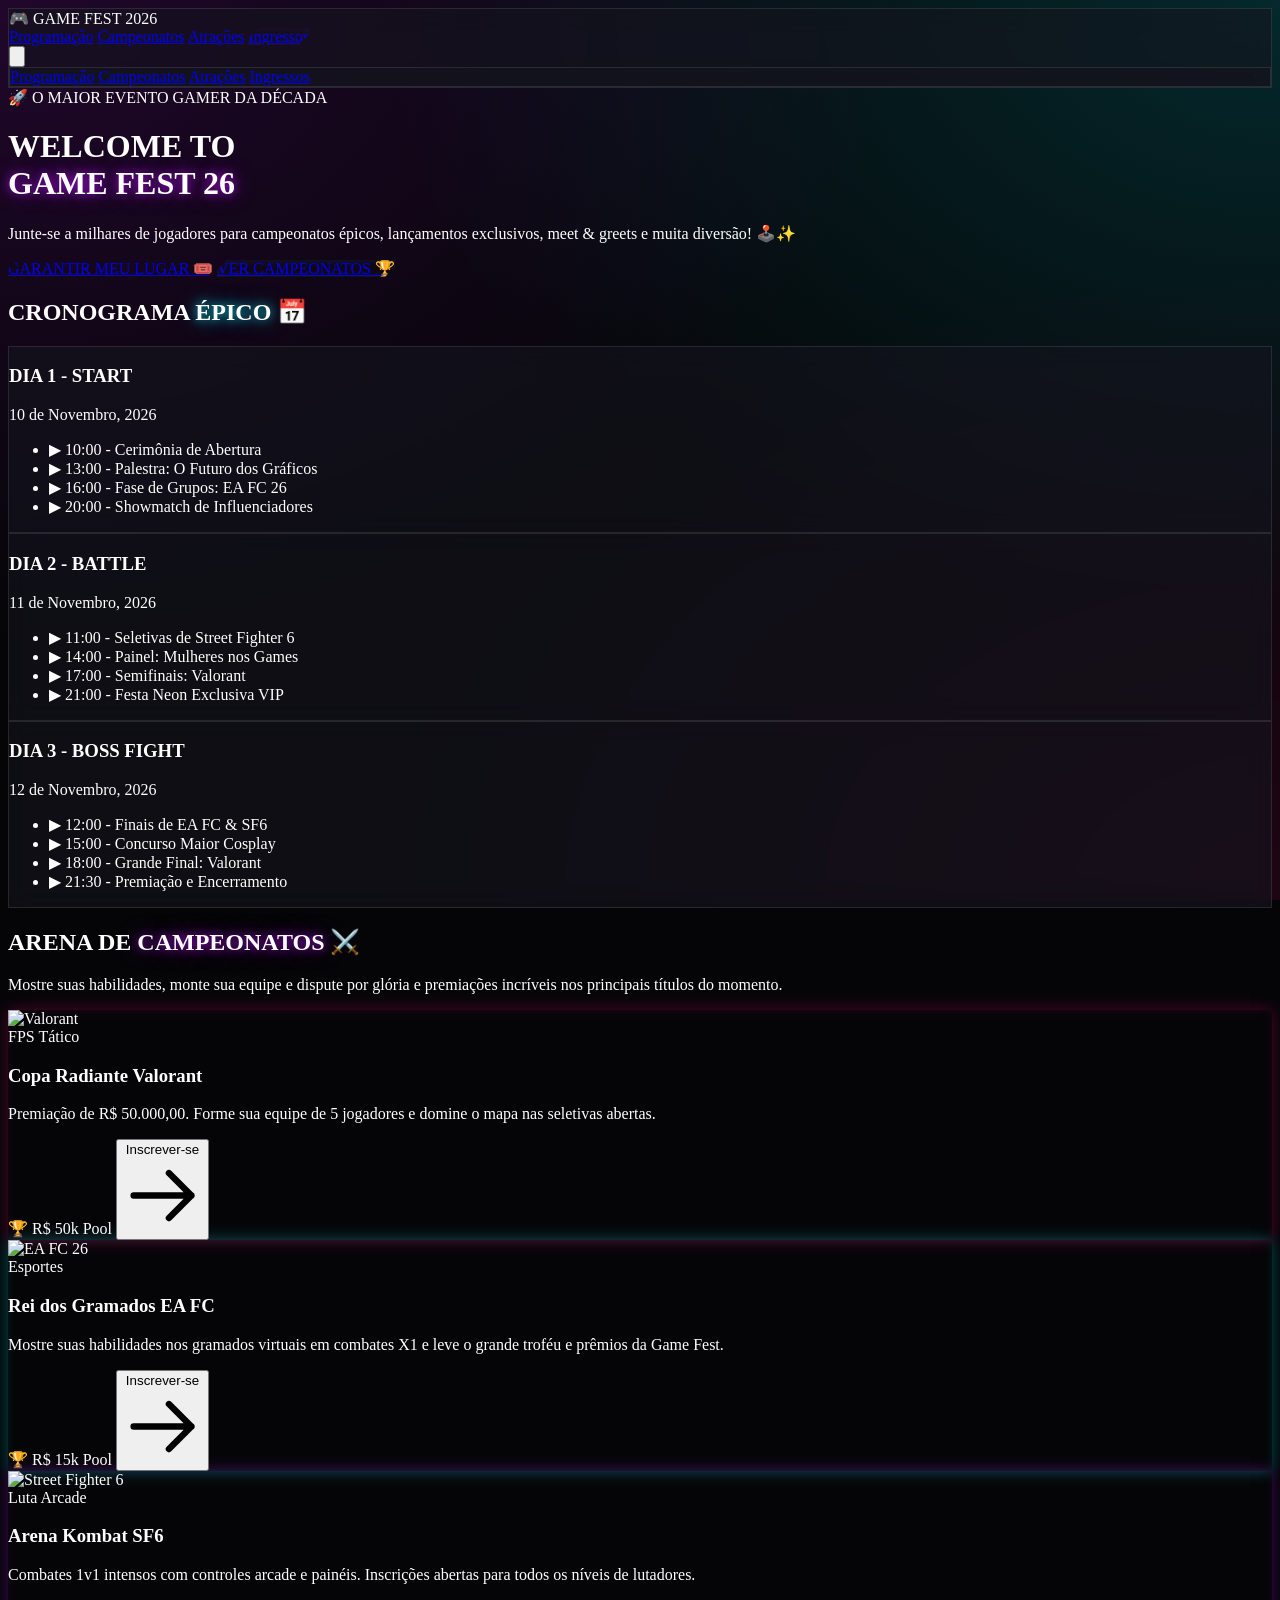
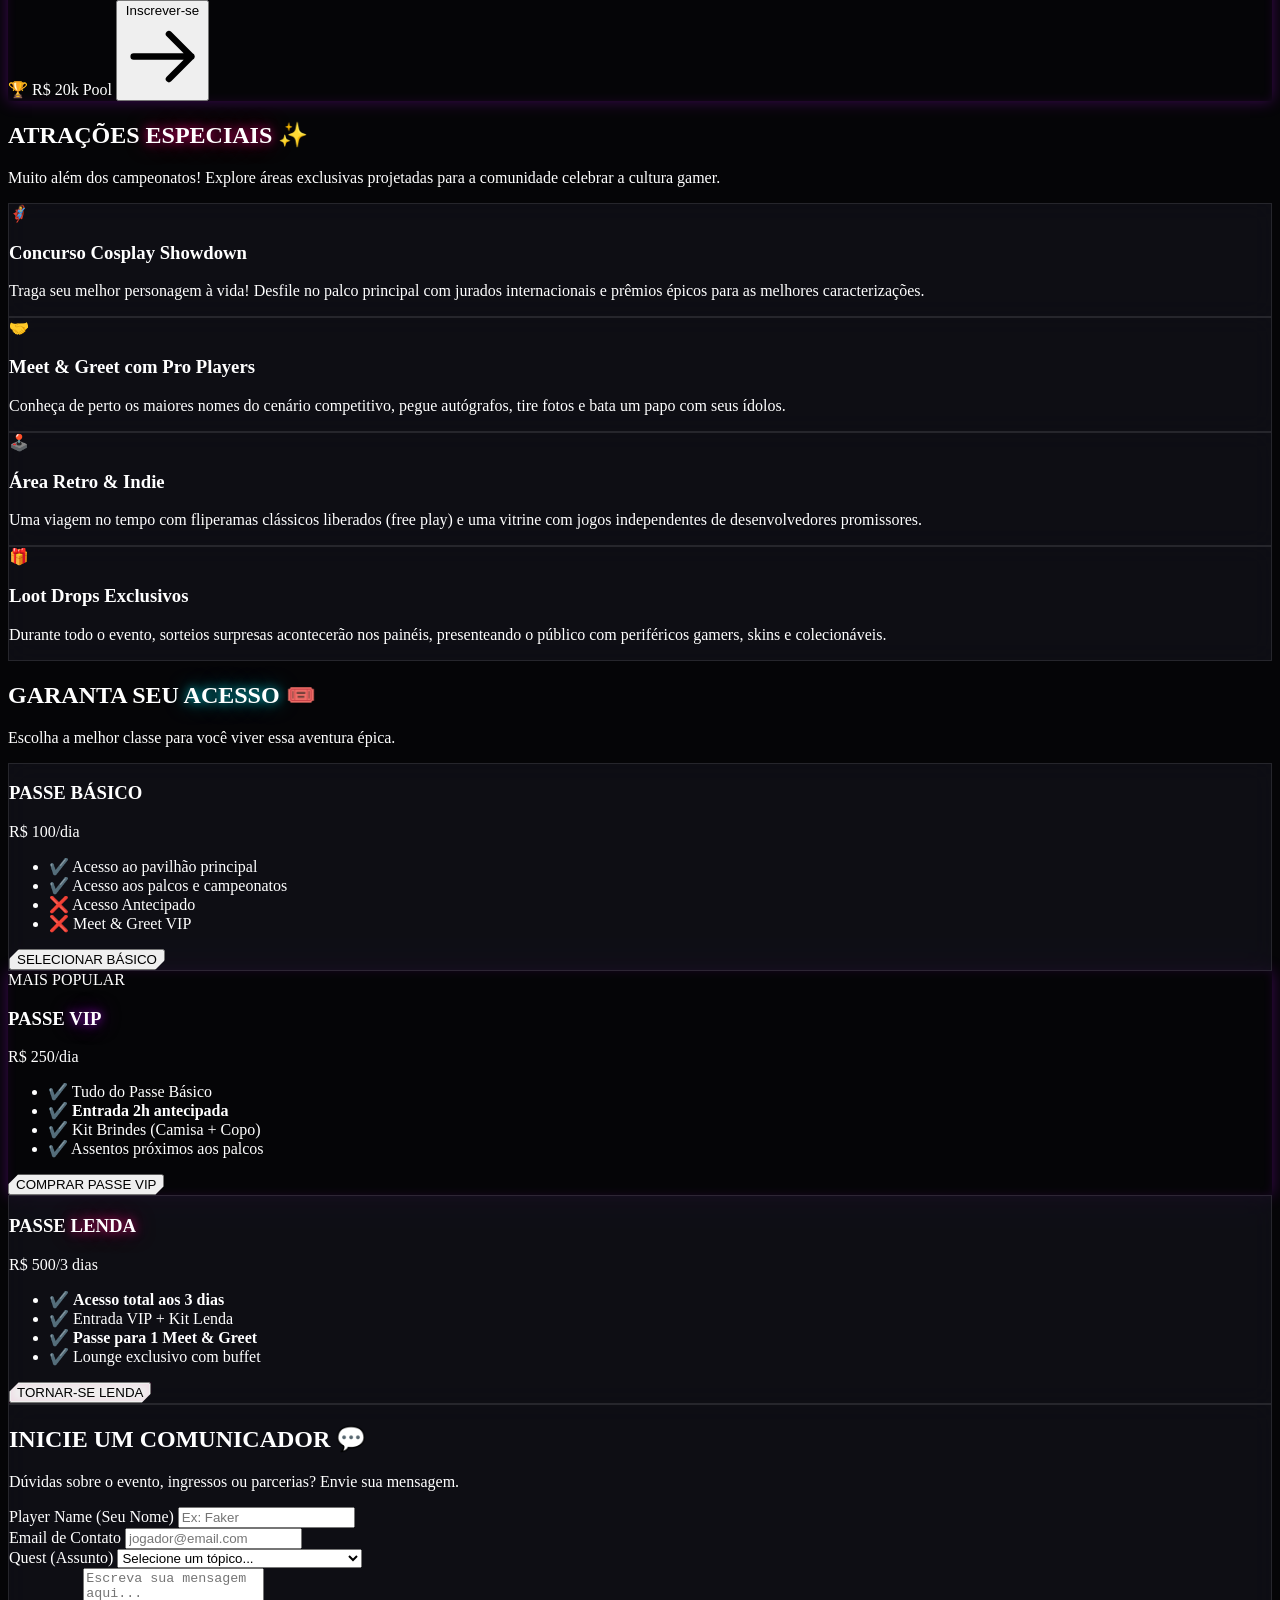
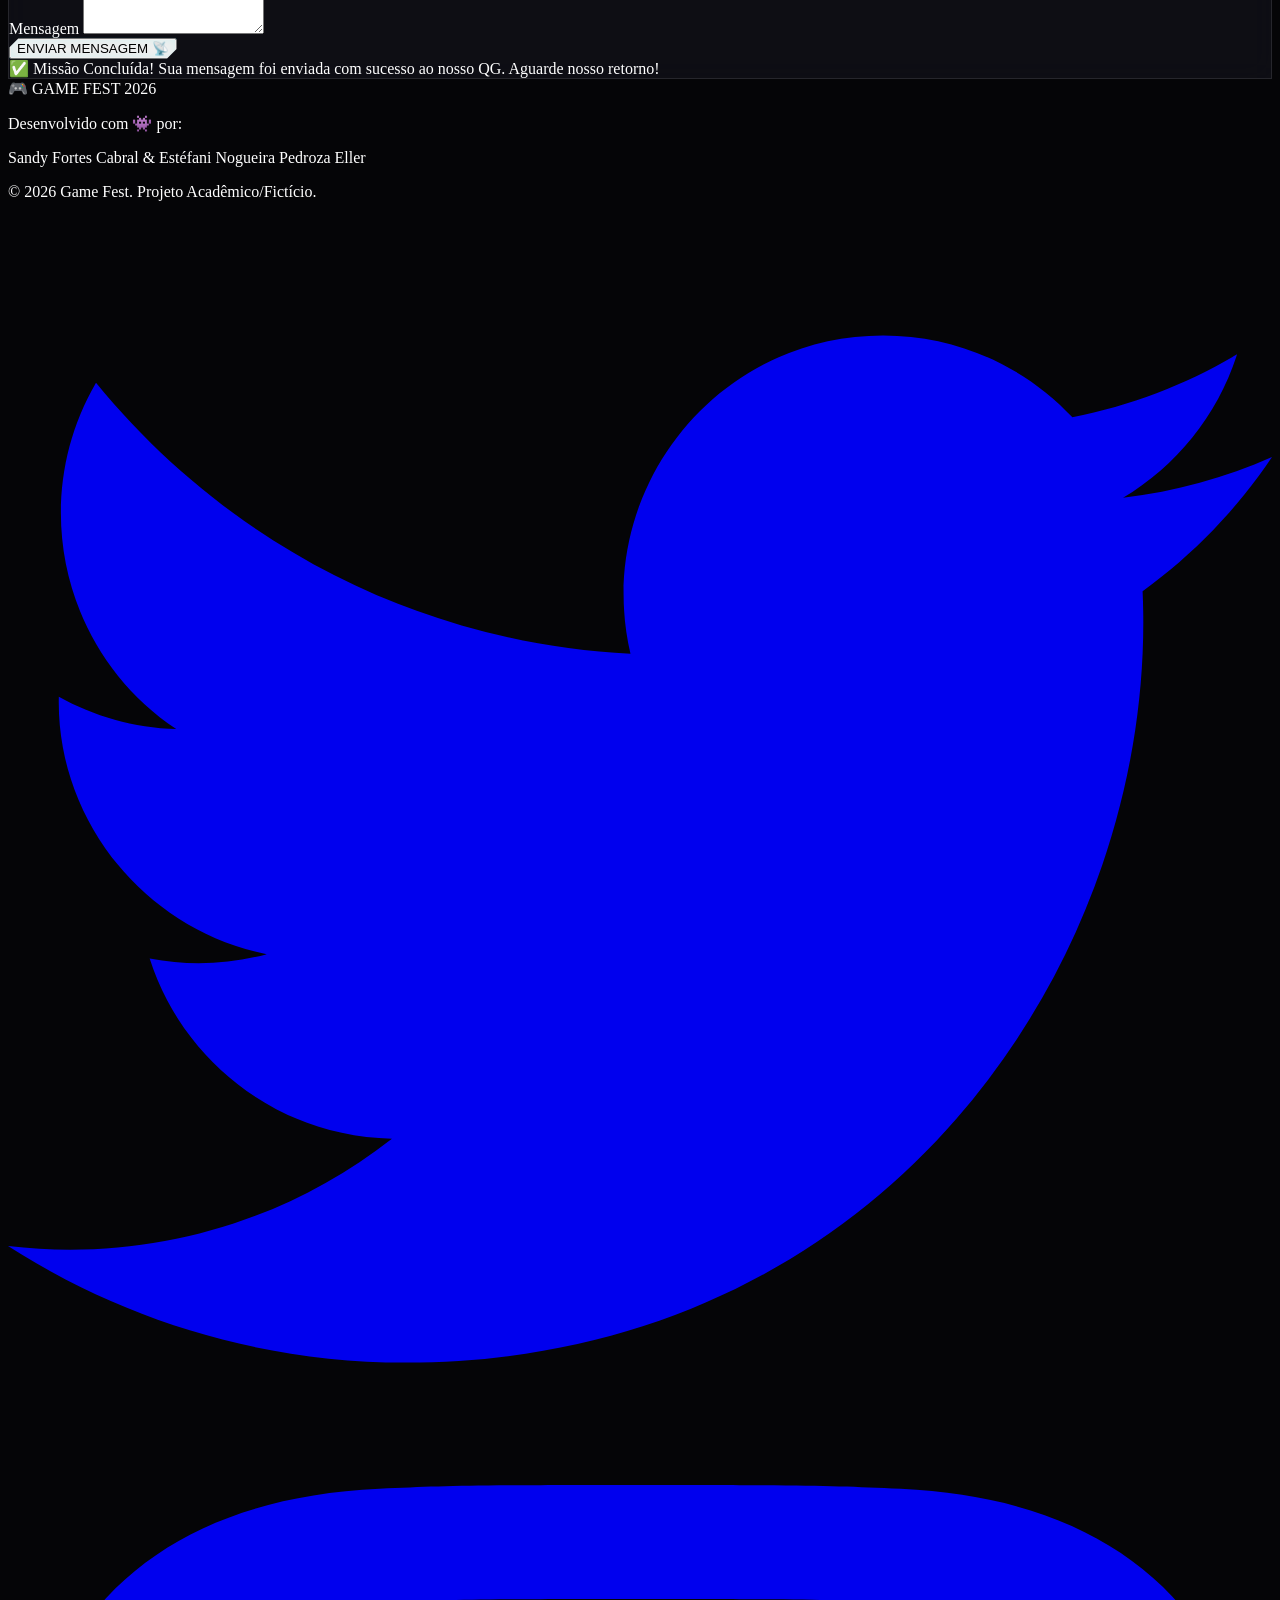
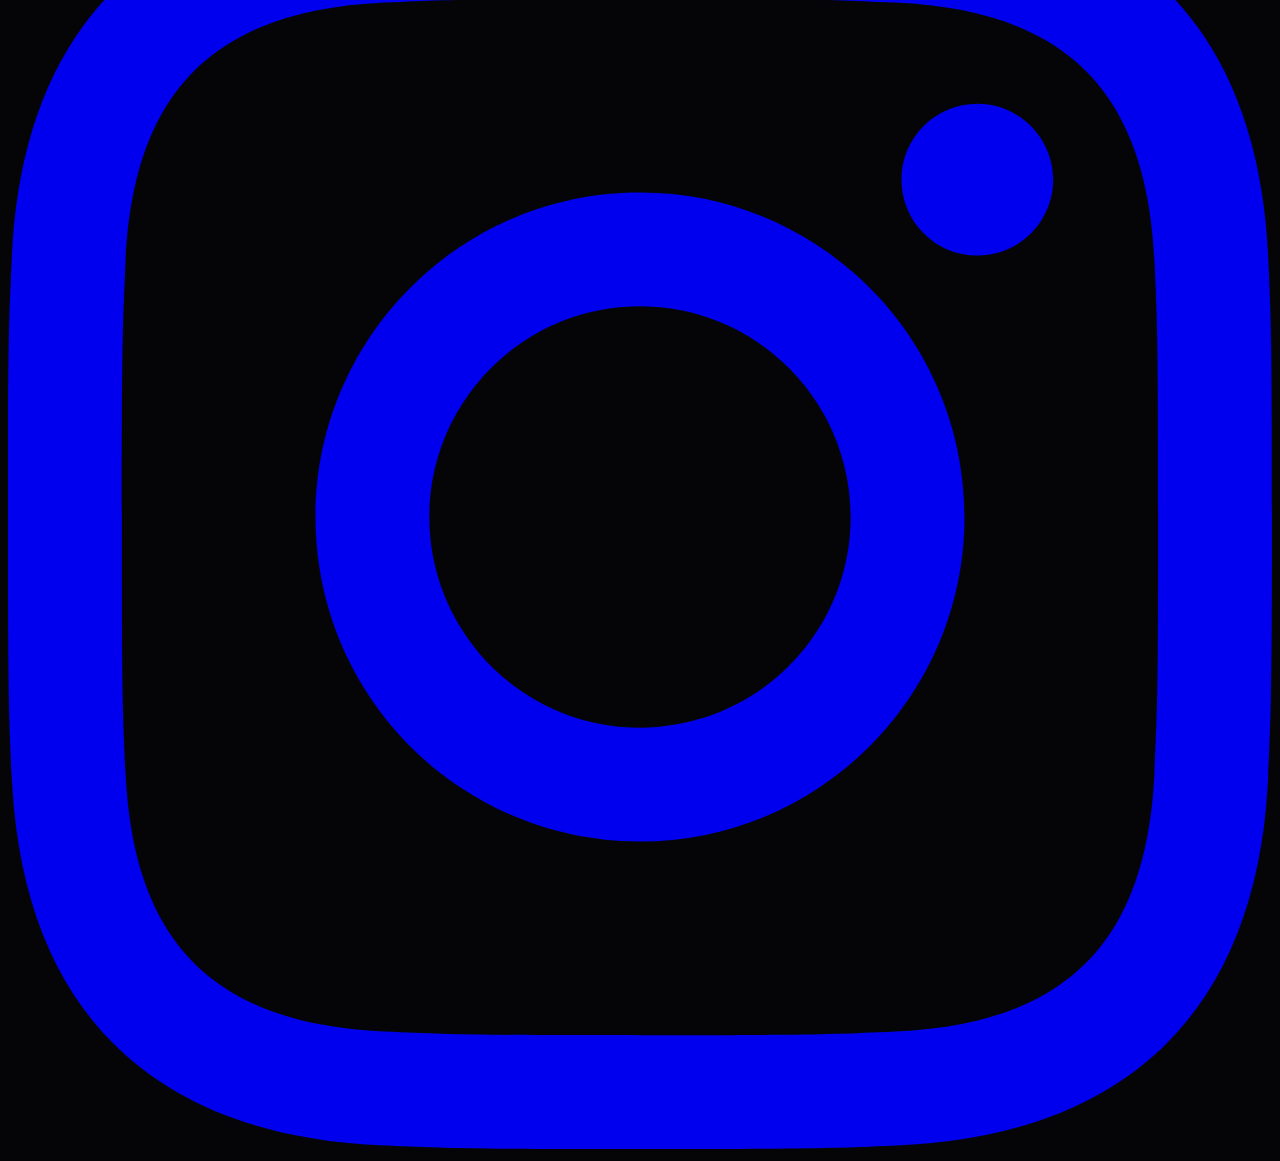
==== commit ab608cec: "Update title from 'Game Fast 2026' to 'Game Fest 2026'" ====
--- a/index.html
+++ b/index.html
@@ -3,7 +3,7 @@
 <head>
     <meta charset="UTF-8">
     <meta name="viewport" content="width=device-width, initial-scale=1.0">
-    <title>Game Fast 2026</title>
+    <title>Game Fest 2026</title>
     
     <!-- Google Fonts: Orbitron para títulos (Gamer vibe) e Inter para textos -->
     <link rel="preconnect" href="https://fonts.googleapis.com">
@@ -143,7 +143,7 @@
             <h1 class="text-5xl md:text-7xl lg:text-8xl font-gamer font-black text-white mb-6 leading-tight">
                 WELCOME TO <br>
                 <span class="text-transparent bg-clip-text bg-gradient-to-r from-neonCyan via-neonPurple to-neonPink text-glow-purple">
-                    GAME FAST 26
+                    GAME FEST 26
                 </span>
             </h1>
             <p class="mt-4 text-xl md:text-2xl text-gray-400 max-w-3xl mx-auto mb-10">
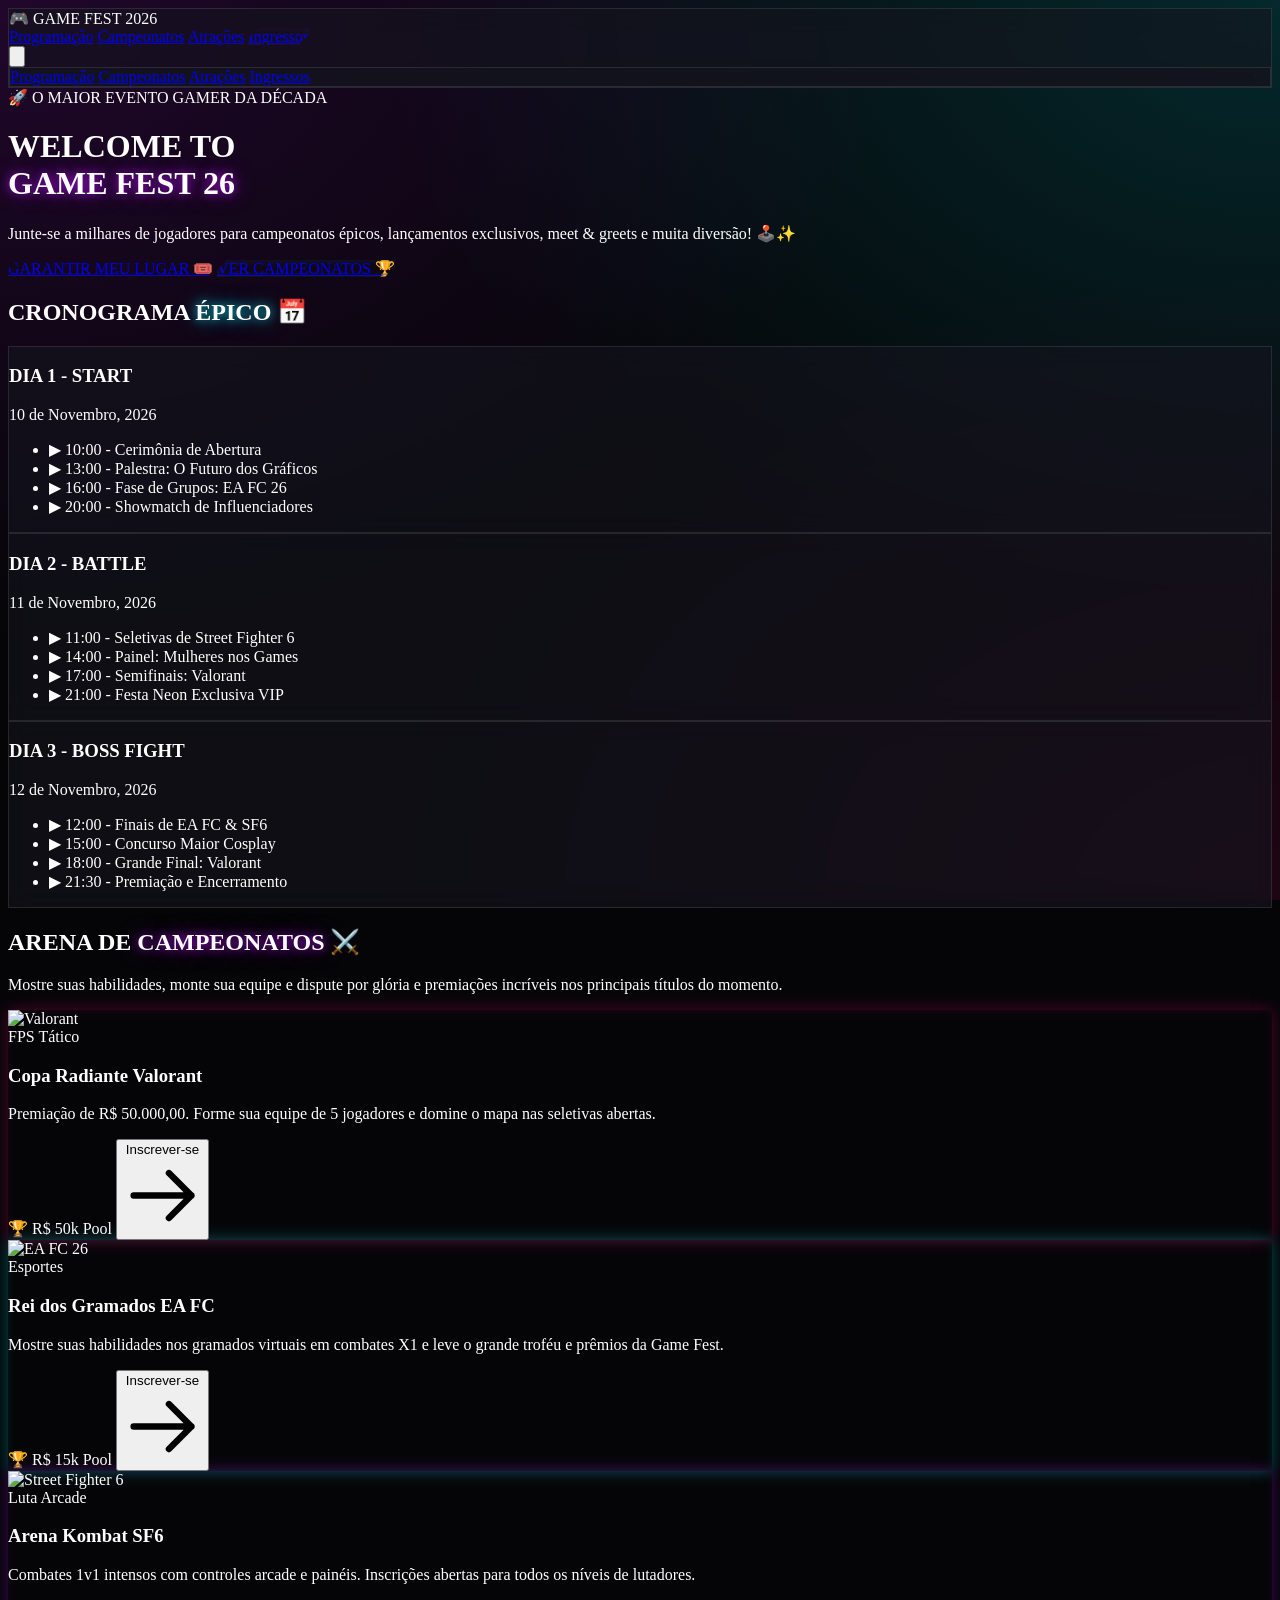
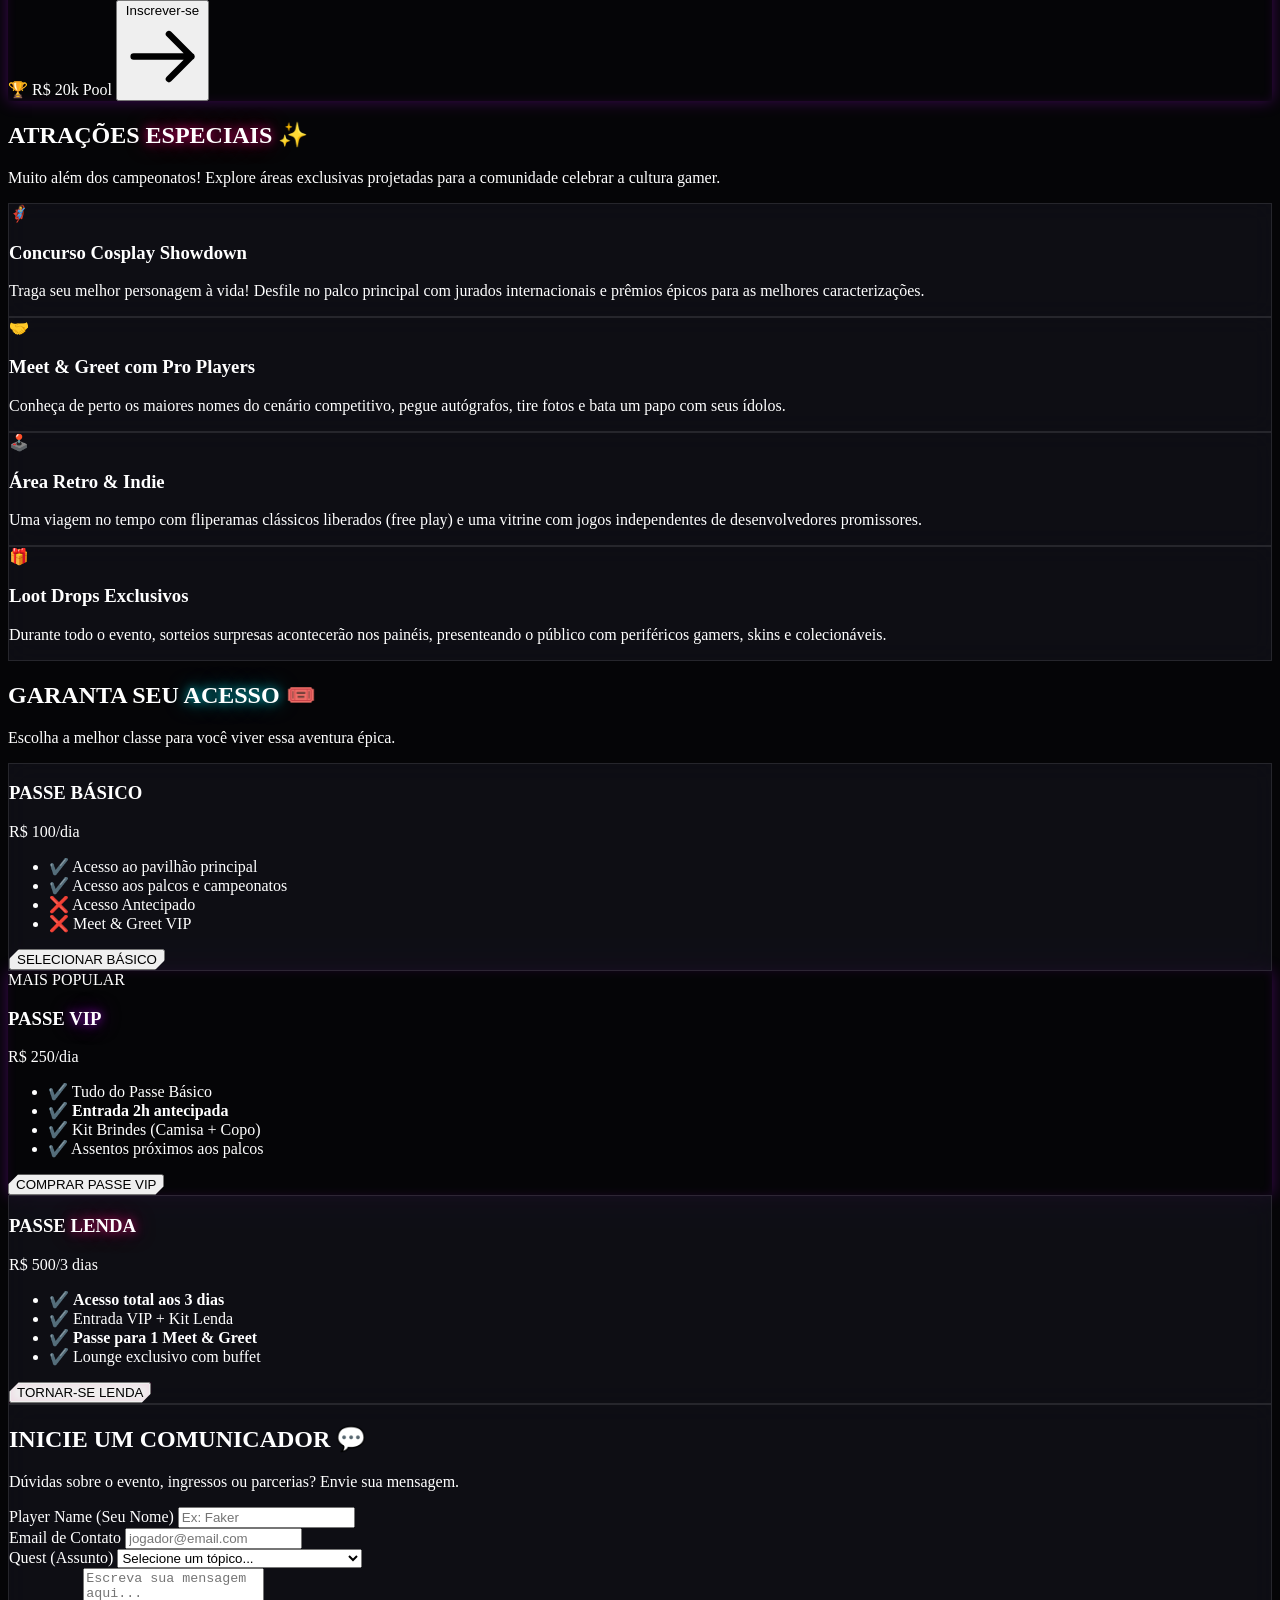
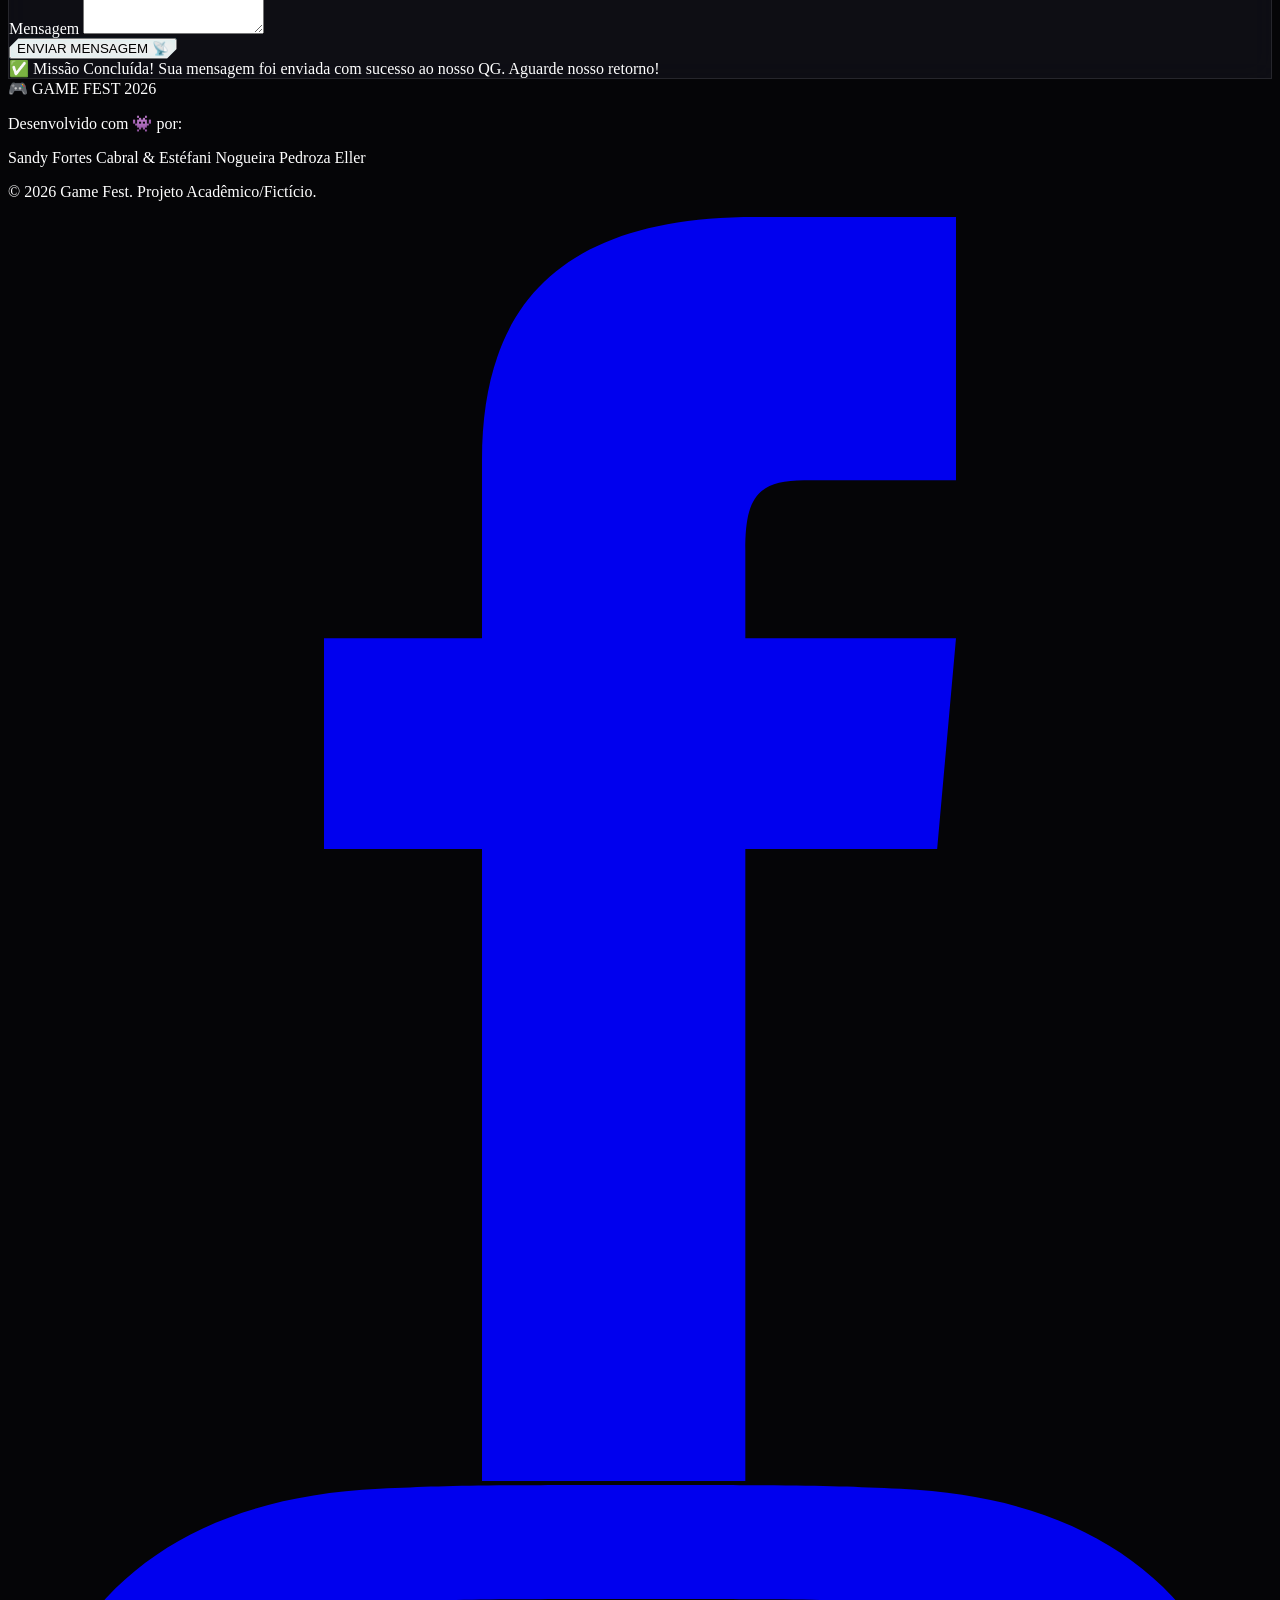
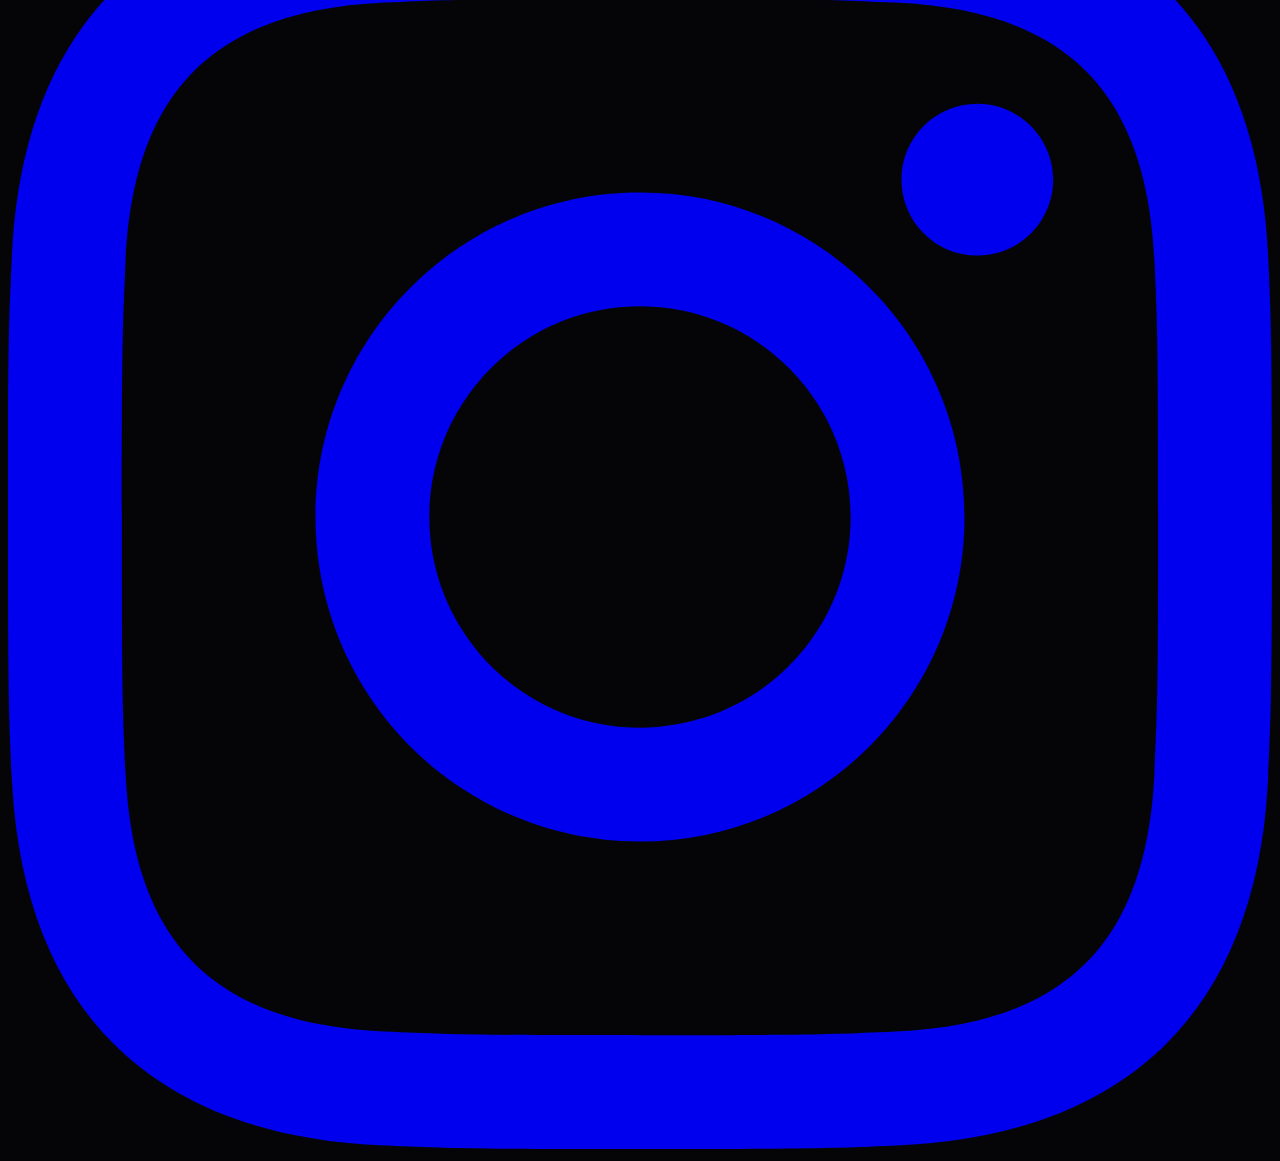
==== commit b0a9bc5e: "Fix footer links and ensure proper HTML structure" ====
--- a/index.html
+++ b/index.html
@@ -482,7 +482,7 @@
             </div>
             
             <div class="flex gap-4">
-                <a href="#" class="text-gray-400 hover:text-neonCyan transition-colors"><svg class="w-6 h-6" fill="currentColor" viewBox="0 0 24 24"><path d="M24 4.557c-.883.392-1.832.656-2.828.775 1.017-.609 1.798-1.574 2.165-2.724-.951.564-2.005.974-3.127 1.195-.897-.957-2.178-1.555-3.594-1.555-3.179 0-5.515 2.966-4.797 6.045-4.091-.205-7.719-2.165-10.148-5.144-1.29 2.213-.669 5.108 1.523 6.574-.806-.026-1.566-.247-2.229-.616-.054 2.281 1.581 4.415 3.949 4.89-.693.188-1.452.232-2.224.084.626 1.956 2.444 3.379 4.6 3.419-2.07 1.623-4.678 2.348-7.29 2.04 2.179 1.397 4.768 2.212 7.548 2.212 9.142 0 14.307-7.721 13.995-14.646.962-.695 1.797-1.562 2.457-2.549z"/></svg></a>
+                <a href="#" class="text-gray-400 hover:text-neonCyan transition-colors"><svg class="w-6 h-6" fill="currentColor" viewBox="0 0 24 24"><path d="M9 8h-3v4h3v12h5v-12h3.642l.358-4h-4v-1.667c0-.955.192-1.333 1.115-1.333h2.885v-5h-3.808c-3.596 0-5.192 1.583-5.192 4.615v3.385z"/></svg></a>
                 <a href="#" class="text-gray-400 hover:text-neonPurple transition-colors"><svg class="w-6 h-6" fill="currentColor" viewBox="0 0 24 24"><path d="M12 2.163c3.204 0 3.584.012 4.85.07 3.252.148 4.771 1.691 4.919 4.919.058 1.265.069 1.645.069 4.849 0 3.205-.012 3.584-.069 4.849-.149 3.225-1.664 4.771-4.919 4.919-1.266.058-1.644.07-4.85.07-3.204 0-3.584-.012-4.849-.07-3.26-.149-4.771-1.699-4.919-4.92-.058-1.265-.07-1.644-.07-4.849 0-3.204.013-3.583.07-4.849.149-3.227 1.664-4.771 4.919-4.919 1.266-.057 1.645-.069 4.849-.069zm0-2.163c-3.259 0-3.667.014-4.947.072-4.358.2-6.78 2.618-6.98 6.98-.059 1.281-.073 1.689-.073 4.948 0 3.259.014 3.668.072 4.948.2 4.358 2.618 6.78 6.98 6.98 1.281.058 1.689.072 4.948.072 3.259 0 3.668-.014 4.948-.072 4.354-.2 6.782-2.618 6.979-6.98.059-1.28.073-1.689.073-4.948 0-3.259-.014-3.667-.072-4.947-.196-4.354-2.617-6.78-6.979-6.98-1.281-.059-1.69-.073-4.949-.073zm0 5.838c-3.403 0-6.162 2.759-6.162 6.162s2.759 6.163 6.162 6.163 6.162-2.759 6.162-6.163c0-3.403-2.759-6.162-6.162-6.162zm0 10.162c-2.209 0-4-1.79-4-4 0-2.209 1.791-4 4-4s4 1.791 4 4c0 2.21-1.791 4-4 4zm6.406-11.845c-.796 0-1.441.645-1.441 1.44s.645 1.44 1.441 1.44c.795 0 1.439-.645 1.439-1.44s-.644-1.44-1.439-1.44z"/></svg></a>
             </div>
         </div>
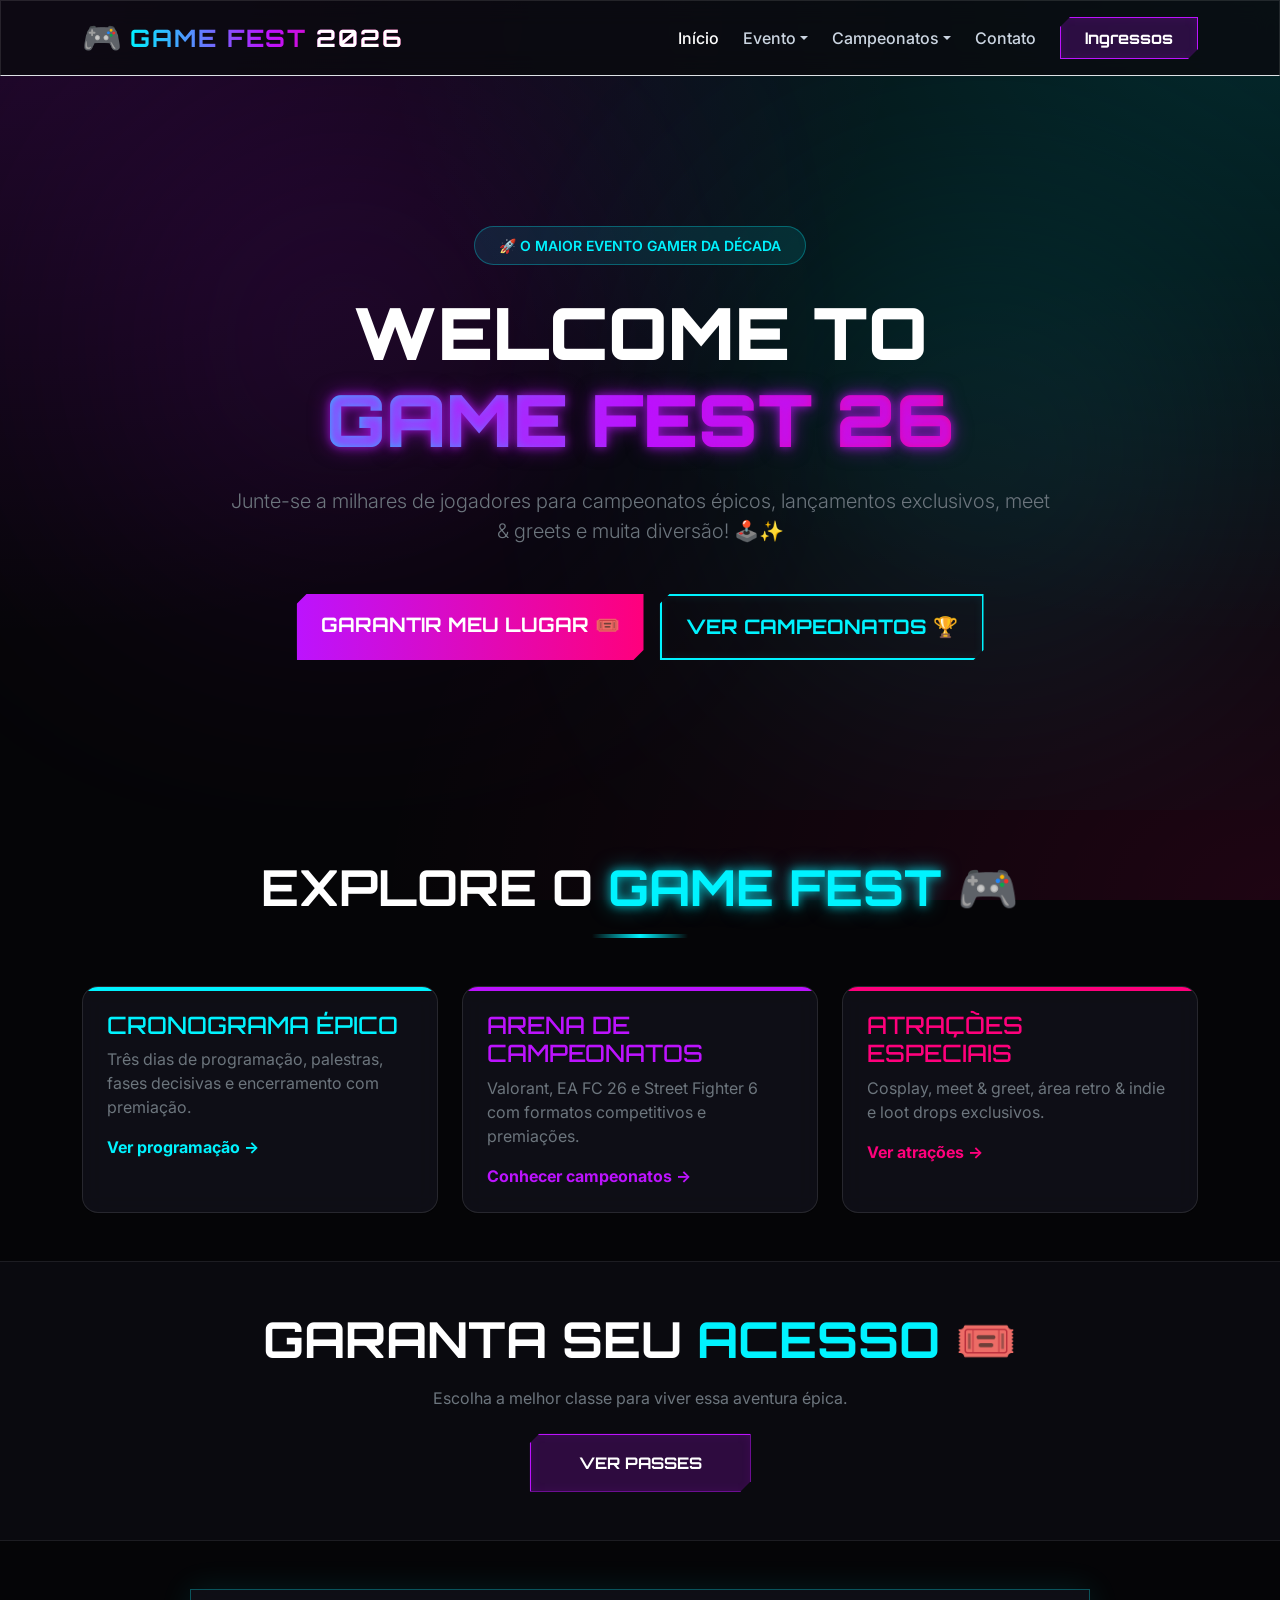
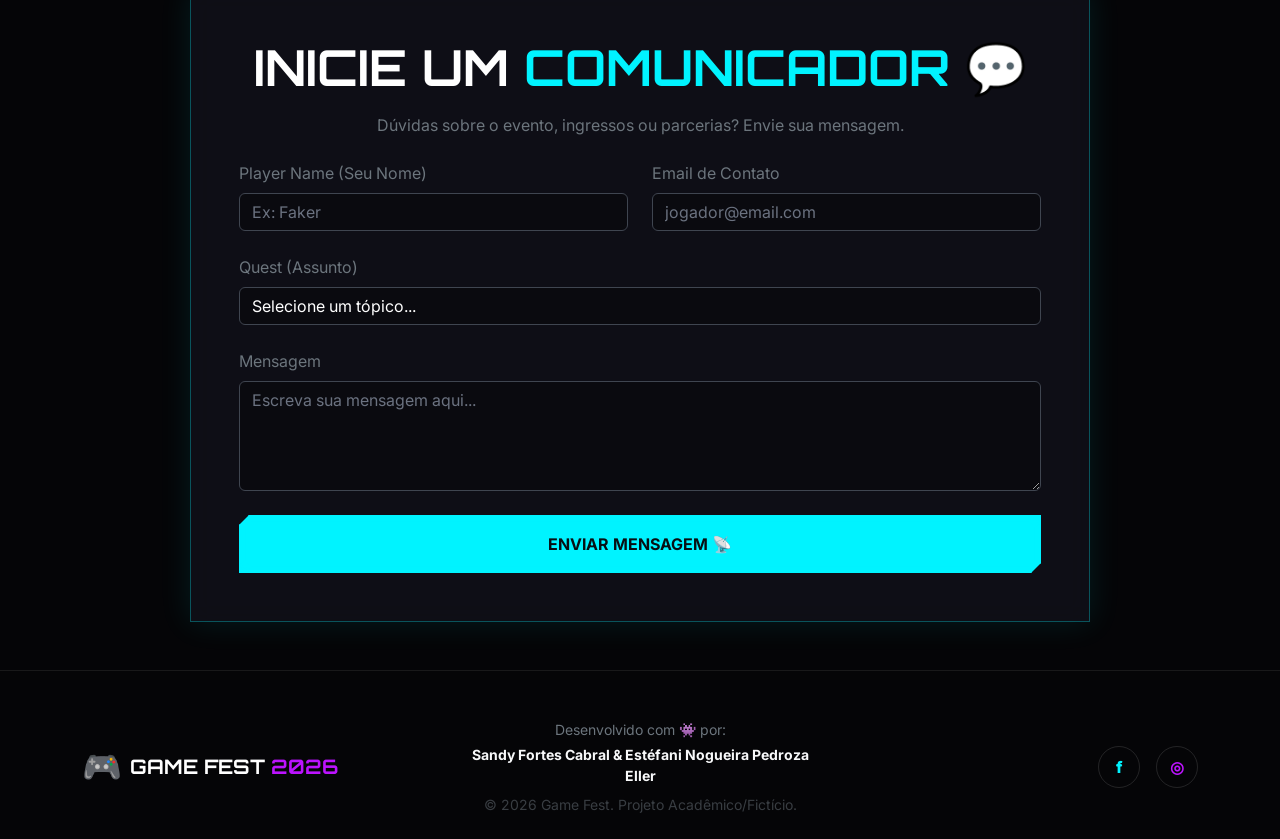
==== commit 7a9e7d84: "feat: atualiza site Game Fest com Bootstrap e novas páginas" ====
--- a/index.html
+++ b/index.html
@@ -1,528 +1,220 @@
 <!DOCTYPE html>
-<html lang="pt-BR" class="scroll-smooth">
+<html lang="pt-BR">
 <head>
-    <meta charset="UTF-8">
-    <meta name="viewport" content="width=device-width, initial-scale=1.0">
-    <title>Game Fest 2026</title>
-    
-    <!-- Google Fonts: Orbitron para títulos (Gamer vibe) e Inter para textos -->
-    <link rel="preconnect" href="https://fonts.googleapis.com">
-    <link rel="preconnect" href="https://fonts.gstatic.com" crossorigin>
-    <link href="https://fonts.googleapis.com/css2?family=Inter:wght@400;500;600&family=Orbitron:wght@500;700;900&display=swap" rel="stylesheet">
-    
-    <!-- Tailwind CSS -->
-    <script src="https://cdn.tailwindcss.com"></script>
-    <script>
-        tailwind.config = {
-            theme: {
-                extend: {
-                    fontFamily: {
-                        gamer: ['Orbitron', 'sans-serif'],
-                        sans: ['Inter', 'sans-serif'],
-                    },
-                    colors: {
-                        dark: '#0a0a0f',
-                        darker: '#050507',
-                        neonCyan: '#00f3ff',
-                        neonPurple: '#bc13fe',
-                        neonPink: '#ff007c',
-                    },
-                    animation: {
-                        'pulse-slow': 'pulse 3s cubic-bezier(0.4, 0, 0.6, 1) infinite',
-                        'float': 'float 6s ease-in-out infinite',
-                    },
-                    keyframes: {
-                        float: {
-                            '0%, 100%': { transform: 'translateY(0)' },
-                            '50%': { transform: 'translateY(-10px)' },
-                        }
-                    }
-                }
-            }
-        }
-    </script>
-
-    <style>
-        /* Estilos Customizados para Efeitos Neon e Scrollbar */
-        body {
-            background-color: #050507;
-            background-image: 
-                radial-gradient(at 0% 0%, rgba(188, 19, 254, 0.15) 0px, transparent 50%),
-                radial-gradient(at 100% 0%, rgba(0, 243, 255, 0.15) 0px, transparent 50%),
-                radial-gradient(at 100% 100%, rgba(255, 0, 124, 0.1) 0px, transparent 50%);
-            background-attachment: fixed;
-            color: #ffffff;
-        }
-
-        /* Efeitos Neon Textos */
-        .text-glow-cyan { text-shadow: 0 0 10px rgba(0,243,255,0.7), 0 0 20px rgba(0,243,255,0.5); }
-        .text-glow-purple { text-shadow: 0 0 10px rgba(188,19,254,0.7), 0 0 20px rgba(188,19,254,0.5); }
-        .text-glow-pink { text-shadow: 0 0 10px rgba(255,0,124,0.7), 0 0 20px rgba(255,0,124,0.5); }
-
-        /* Efeitos Neon Bordas e Caixas */
-        .box-glow-cyan { box-shadow: 0 0 15px rgba(0,243,255,0.3), inset 0 0 10px rgba(0,243,255,0.1); }
-        .box-glow-cyan:hover { box-shadow: 0 0 25px rgba(0,243,255,0.6), inset 0 0 15px rgba(0,243,255,0.3); border-color: #00f3ff; }
-        
-        .box-glow-purple { box-shadow: 0 0 15px rgba(188,19,254,0.3), inset 0 0 10px rgba(188,19,254,0.1); }
-        .box-glow-purple:hover { box-shadow: 0 0 25px rgba(188,19,254,0.6), inset 0 0 15px rgba(188,19,254,0.3); border-color: #bc13fe; }
-        
-        .box-glow-pink { box-shadow: 0 0 15px rgba(255,0,124,0.3), inset 0 0 10px rgba(255,0,124,0.1); }
-        .box-glow-pink:hover { box-shadow: 0 0 25px rgba(255,0,124,0.6), inset 0 0 15px rgba(255,0,124,0.3); border-color: #ff007c; }
-
-        /* Scrollbar customizada */
-        ::-webkit-scrollbar { width: 10px; }
-        ::-webkit-scrollbar-track { background: #0a0a0f; }
-        ::-webkit-scrollbar-thumb { background: #bc13fe; border-radius: 5px; }
-        ::-webkit-scrollbar-thumb:hover { background: #00f3ff; }
-
-        /* Clip path para botões angulados tipo Sci-Fi */
-        .btn-scifi {
-            clip-path: polygon(10px 0, 100% 0, 100% calc(100% - 10px), calc(100% - 10px) 100%, 0 100%, 0 10px);
-        }
-        
-        .glass-panel {
-            background: rgba(20, 20, 30, 0.6);
-            backdrop-filter: blur(12px);
-            border: 1px solid rgba(255, 255, 255, 0.1);
-        }
-    </style>
+  <meta charset="UTF-8">
+  <meta name="viewport" content="width=device-width, initial-scale=1.0">
+  <title>Game Fest 2026</title>
+
+<link href="https://cdn.jsdelivr.net/npm/bootstrap@5.3.3/dist/css/bootstrap.min.css" rel="stylesheet">
+<link rel="preconnect" href="https://fonts.googleapis.com">
+<link rel="preconnect" href="https://fonts.gstatic.com" crossorigin>
+<link href="https://fonts.googleapis.com/css2?family=Inter:wght@400;500;600&family=Orbitron:wght@500;700;900&display=swap" rel="stylesheet">
+<link rel="stylesheet" href="css/style.css">
+
 </head>
-<body class="antialiased overflow-x-hidden selection:bg-neonPurple selection:text-white">
-
-    <nav class="fixed w-full z-50 glass-panel border-b border-white/10 transition-all duration-300">
-        <div class="max-w-7xl mx-auto px-4 sm:px-6 lg:px-8">
-            <div class="flex justify-between items-center h-20">
-                <div class="flex-shrink-0 flex items-center gap-2 cursor-pointer" onclick="window.scrollTo(0,0)">
-                    <span class="text-3xl">🎮</span>
-                    <span class="font-gamer font-bold text-2xl tracking-wider text-transparent bg-clip-text bg-gradient-to-r from-neonCyan via-neonPurple to-neonPink">
-                        GAME FEST <span class="text-white">2026</span>
-                    </span>
-                </div>
-                
-                <!-- Desktop Menu -->
-                <div class="hidden md:flex space-x-8 items-center">
-                    <a href="#programacao" class="text-gray-300 hover:text-neonCyan font-medium transition-colors">Programação</a>
-                    <a href="#campeonatos" class="text-gray-300 hover:text-neonPurple font-medium transition-colors">Campeonatos</a>
-                    <a href="#atracoes" class="text-gray-300 hover:text-neonPink font-medium transition-colors">Atrações</a>
-                    <a href="#ingressos" class="btn-scifi bg-neonPurple/20 text-neonPurple border border-neonPurple px-6 py-2 font-gamer hover:bg-neonPurple hover:text-white box-glow-purple transition-all duration-300">
-                        Ingressos
-                    </a>
-                </div>
-
-                <!-- Mobile Menu Button -->
-                <div class="md:hidden flex items-center">
-                    <button id="mobile-menu-btn" class="text-gray-300 hover:text-white focus:outline-none">
-                        <svg class="w-8 h-8" fill="none" stroke="currentColor" viewBox="0 0 24 24"><path stroke-linecap="round" stroke-linejoin="round" stroke-width="2" d="M4 6h16M4 12h16M4 18h16"></path></svg>
-                    </button>
-                </div>
-            </div>
-        </div>
-        
-        <!-- Mobile Menu Dropdown -->
-        <div id="mobile-menu" class="hidden md:hidden glass-panel border-t border-white/10 absolute w-full">
-            <div class="px-4 pt-2 pb-4 space-y-2 flex flex-col text-center">
-                <a href="#programacao" class="block px-3 py-2 text-gray-300 hover:text-neonCyan hover:bg-white/5 rounded-md">Programação</a>
-                <a href="#campeonatos" class="block px-3 py-2 text-gray-300 hover:text-neonPurple hover:bg-white/5 rounded-md">Campeonatos</a>
-                <a href="#atracoes" class="block px-3 py-2 text-gray-300 hover:text-neonPink hover:bg-white/5 rounded-md">Atrações</a>
-                <a href="#ingressos" class="block px-3 py-2 text-neonPurple font-bold hover:bg-white/5 rounded-md">Ingressos</a>
-            </div>
-        </div>
-    </nav>
-
-    <header class="relative pt-32 pb-20 lg:pt-48 lg:pb-32 overflow-hidden flex items-center min-h-[90vh]">
-        <!-- Fundo decorativo -->
-        <div class="absolute inset-0 z-0 flex justify-center items-center opacity-20 pointer-events-none">
-            <div class="w-96 h-96 bg-neonPurple rounded-full blur-[150px] animate-pulse-slow"></div>
-            <div class="w-96 h-96 bg-neonCyan rounded-full blur-[150px] absolute translate-x-1/2"></div>
-        </div>
-
-        <div class="relative z-10 max-w-7xl mx-auto px-4 sm:px-6 lg:px-8 text-center">
-            <div class="inline-block mb-4 px-4 py-1 rounded-full border border-neonCyan/30 bg-neonCyan/10 text-neonCyan font-semibold tracking-wide text-sm animate-float">
-                🚀 O MAIOR EVENTO GAMER DA DÉCADA
-            </div>
-            <h1 class="text-5xl md:text-7xl lg:text-8xl font-gamer font-black text-white mb-6 leading-tight">
-                WELCOME TO <br>
-                <span class="text-transparent bg-clip-text bg-gradient-to-r from-neonCyan via-neonPurple to-neonPink text-glow-purple">
-                    GAME FEST 26
-                </span>
-            </h1>
-            <p class="mt-4 text-xl md:text-2xl text-gray-400 max-w-3xl mx-auto mb-10">
-                Junte-se a milhares de jogadores para campeonatos épicos, lançamentos exclusivos, meet & greets e muita diversão! 🕹️✨
-            </p>
-            
-            <div class="flex flex-col sm:flex-row justify-center gap-4">
-                <a href="#ingressos" class="btn-scifi bg-gradient-to-r from-neonPurple to-neonPink text-white px-8 py-4 text-lg font-gamer font-bold hover:scale-105 transition-transform shadow-[0_0_20px_rgba(188,19,254,0.5)]">
-                    GARANTIR MEU LUGAR 🎟️
-                </a>
-                <a href="#campeonatos" class="btn-scifi bg-transparent border-2 border-neonCyan text-neonCyan px-8 py-4 text-lg font-gamer font-bold hover:bg-neonCyan/10 transition-colors box-glow-cyan">
-                    VER CAMPEONATOS 🏆
-                </a>
-            </div>
-        </div>
-    </header>
-
-    <section id="programacao" class="py-20 relative">
-        <div class="max-w-7xl mx-auto px-4 sm:px-6 lg:px-8">
-            <div class="text-center mb-16">
-                <h2 class="text-4xl md:text-5xl font-gamer font-bold text-white mb-4">
-                    CRONOGRAMA <span class="text-neonCyan text-glow-cyan">ÉPICO</span> 📅
-                </h2>
-                <div class="h-1 w-24 bg-gradient-to-r from-transparent via-neonCyan to-transparent mx-auto"></div>
-            </div>
-
-            <div class="grid md:grid-cols-3 gap-8">
-                <!-- Dia 1 -->
-                <div class="glass-panel p-8 rounded-2xl border border-white/5 hover:-translate-y-2 transition-transform relative overflow-hidden group">
-                    <div class="absolute top-0 left-0 w-full h-1 bg-neonCyan group-hover:shadow-[0_0_15px_#00f3ff] transition-shadow"></div>
-                    <h3 class="text-2xl font-gamer font-bold text-neonCyan mb-2">DIA 1 - START</h3>
-                    <p class="text-gray-400 mb-6 font-medium">10 de Novembro, 2026</p>
-                    <ul class="space-y-4 text-gray-300">
-                        <li class="flex items-start gap-3"><span class="text-neonCyan">▶</span> 10:00 - Cerimônia de Abertura</li>
-                        <li class="flex items-start gap-3"><span class="text-neonCyan">▶</span> 13:00 - Palestra: O Futuro dos Gráficos</li>
-                        <li class="flex items-start gap-3"><span class="text-neonCyan">▶</span> 16:00 - Fase de Grupos: EA FC 26</li>
-                        <li class="flex items-start gap-3"><span class="text-neonCyan">▶</span> 20:00 - Showmatch de Influenciadores</li>
-                    </ul>
-                </div>
-                
-                <!-- Dia 2 -->
-                <div class="glass-panel p-8 rounded-2xl border border-white/5 hover:-translate-y-2 transition-transform relative overflow-hidden group">
-                    <div class="absolute top-0 left-0 w-full h-1 bg-neonPurple group-hover:shadow-[0_0_15px_#bc13fe] transition-shadow"></div>
-                    <h3 class="text-2xl font-gamer font-bold text-neonPurple mb-2">DIA 2 - BATTLE</h3>
-                    <p class="text-gray-400 mb-6 font-medium">11 de Novembro, 2026</p>
-                    <ul class="space-y-4 text-gray-300">
-                        <li class="flex items-start gap-3"><span class="text-neonPurple">▶</span> 11:00 - Seletivas de Street Fighter 6</li>
-                        <li class="flex items-start gap-3"><span class="text-neonPurple">▶</span> 14:00 - Painel: Mulheres nos Games</li>
-                        <li class="flex items-start gap-3"><span class="text-neonPurple">▶</span> 17:00 - Semifinais: Valorant</li>
-                        <li class="flex items-start gap-3"><span class="text-neonPurple">▶</span> 21:00 - Festa Neon Exclusiva VIP</li>
-                    </ul>
-                </div>
-
-                <!-- Dia 3 -->
-                <div class="glass-panel p-8 rounded-2xl border border-white/5 hover:-translate-y-2 transition-transform relative overflow-hidden group">
-                    <div class="absolute top-0 left-0 w-full h-1 bg-neonPink group-hover:shadow-[0_0_15px_#ff007c] transition-shadow"></div>
-                    <h3 class="text-2xl font-gamer font-bold text-neonPink mb-2">DIA 3 - BOSS FIGHT</h3>
-                    <p class="text-gray-400 mb-6 font-medium">12 de Novembro, 2026</p>
-                    <ul class="space-y-4 text-gray-300">
-                        <li class="flex items-start gap-3"><span class="text-neonPink">▶</span> 12:00 - Finais de EA FC & SF6</li>
-                        <li class="flex items-start gap-3"><span class="text-neonPink">▶</span> 15:00 - Concurso Maior Cosplay</li>
-                        <li class="flex items-start gap-3"><span class="text-neonPink">▶</span> 18:00 - Grande Final: Valorant</li>
-                        <li class="flex items-start gap-3"><span class="text-neonPink">▶</span> 21:30 - Premiação e Encerramento</li>
-                    </ul>
-                </div>
-            </div>
-        </div>
-    </section>
-
-    <section id="campeonatos" class="py-20 bg-dark relative border-y border-white/5">
-        <div class="max-w-7xl mx-auto px-4 sm:px-6 lg:px-8">
-            <div class="text-center mb-16">
-                <h2 class="text-4xl md:text-5xl font-gamer font-bold text-white mb-4">
-                    ARENA DE <span class="text-neonPurple text-glow-purple">CAMPEONATOS</span> ⚔️
-                </h2>
-                <p class="text-gray-400 max-w-2xl mx-auto text-lg">Mostre suas habilidades, monte sua equipe e dispute por glória e premiações incríveis nos principais títulos do momento.</p>
-            </div>
-
-            <div class="grid md:grid-cols-3 gap-10">
-                <!-- Game 1: Valorant -->
-                <div class="bg-darker rounded-xl overflow-hidden border border-white/10 group box-glow-pink transition-all duration-300">
-                    <div class="relative h-56 overflow-hidden">
-                        <img src="https://placehold.co/600x400/121212/ff007c?text=VALORANT&font=Oswald" alt="Valorant" class="w-full h-full object-cover group-hover:scale-110 transition-transform duration-500">
-                        <div class="absolute inset-0 bg-gradient-to-t from-darker to-transparent"></div>
-                        <span class="absolute top-4 right-4 bg-neonPink text-white text-xs font-bold px-3 py-1 rounded-full uppercase tracking-wide">FPS Tático</span>
-                    </div>
-                    <div class="p-6">
-                        <h3 class="text-2xl font-gamer font-bold text-white mb-2">Copa Radiante <span class="text-neonPink">Valorant</span></h3>
-                        <p class="text-gray-400 mb-4 text-sm">Premiação de R$ 50.000,00. Forme sua equipe de 5 jogadores e domine o mapa nas seletivas abertas.</p>
-                        <div class="flex justify-between items-center mt-6">
-                            <span class="text-white font-bold">🏆 R$ 50k Pool</span>
-                            <button class="text-neonPink hover:text-white font-bold uppercase text-sm tracking-wider flex items-center gap-1 transition-colors">
-                                Inscrever-se <svg class="w-4 h-4" fill="none" stroke="currentColor" viewBox="0 0 24 24"><path stroke-linecap="round" stroke-linejoin="round" stroke-width="2" d="M14 5l7 7m0 0l-7 7m7-7H3"></path></svg>
-                            </button>
-                        </div>
-                    </div>
-                </div>
-
-                <!-- Game 2: EA FC 26 -->
-                <div class="bg-darker rounded-xl overflow-hidden border border-white/10 group box-glow-cyan transition-all duration-300">
-                    <div class="relative h-56 overflow-hidden">
-                        <img src="https://placehold.co/600x400/121212/00f3ff?text=EA+FC+26&font=Oswald" alt="EA FC 26" class="w-full h-full object-cover group-hover:scale-110 transition-transform duration-500">
-                        <div class="absolute inset-0 bg-gradient-to-t from-darker to-transparent"></div>
-                        <span class="absolute top-4 right-4 bg-neonCyan text-black text-xs font-bold px-3 py-1 rounded-full uppercase tracking-wide">Esportes</span>
-                    </div>
-                    <div class="p-6">
-                        <h3 class="text-2xl font-gamer font-bold text-white mb-2">Rei dos Gramados <span class="text-neonCyan">EA FC</span></h3>
-                        <p class="text-gray-400 mb-4 text-sm">Mostre suas habilidades nos gramados virtuais em combates X1 e leve o grande troféu e prêmios da Game Fest.</p>
-                        <div class="flex justify-between items-center mt-6">
-                            <span class="text-white font-bold">🏆 R$ 15k Pool</span>
-                            <button class="text-neonCyan hover:text-white font-bold uppercase text-sm tracking-wider flex items-center gap-1 transition-colors">
-                                Inscrever-se <svg class="w-4 h-4" fill="none" stroke="currentColor" viewBox="0 0 24 24"><path stroke-linecap="round" stroke-linejoin="round" stroke-width="2" d="M14 5l7 7m0 0l-7 7m7-7H3"></path></svg>
-                            </button>
-                        </div>
-                    </div>
-                </div>
-
-                <!-- Game 3: Street Fighter 6 -->
-                <div class="bg-darker rounded-xl overflow-hidden border border-white/10 group box-glow-purple transition-all duration-300">
-                    <div class="relative h-56 overflow-hidden">
-                        <img src="https://placehold.co/600x400/121212/bc13fe?text=STREET+FIGHTER+6&font=Oswald" alt="Street Fighter 6" class="w-full h-full object-cover group-hover:scale-110 transition-transform duration-500">
-                        <div class="absolute inset-0 bg-gradient-to-t from-darker to-transparent"></div>
-                        <span class="absolute top-4 right-4 bg-neonPurple text-white text-xs font-bold px-3 py-1 rounded-full uppercase tracking-wide">Luta Arcade</span>
-                    </div>
-                    <div class="p-6">
-                        <h3 class="text-2xl font-gamer font-bold text-white mb-2">Arena Kombat <span class="text-neonPurple">SF6</span></h3>
-                        <p class="text-gray-400 mb-4 text-sm">Combates 1v1 intensos com controles arcade e painéis. Inscrições abertas para todos os níveis de lutadores.</p>
-                        <div class="flex justify-between items-center mt-6">
-                            <span class="text-white font-bold">🏆 R$ 20k Pool</span>
-                            <button class="text-neonPurple hover:text-white font-bold uppercase text-sm tracking-wider flex items-center gap-1 transition-colors">
-                                Inscrever-se <svg class="w-4 h-4" fill="none" stroke="currentColor" viewBox="0 0 24 24"><path stroke-linecap="round" stroke-linejoin="round" stroke-width="2" d="M14 5l7 7m0 0l-7 7m7-7H3"></path></svg>
-                            </button>
-                        </div>
-                    </div>
-                </div>
-            </div>
-        </div>
-    </section>
-
-    <section id="atracoes" class="py-20 relative overflow-hidden">
-        <div class="max-w-7xl mx-auto px-4 sm:px-6 lg:px-8 relative z-10">
-            <div class="text-center mb-16">
-                <h2 class="text-4xl md:text-5xl font-gamer font-bold text-white mb-4">
-                    ATRAÇÕES <span class="text-neonPink text-glow-pink">ESPECIAIS</span> ✨
-                </h2>
-                <p class="text-gray-400 max-w-2xl mx-auto text-lg">Muito além dos campeonatos! Explore áreas exclusivas projetadas para a comunidade celebrar a cultura gamer.</p>
-            </div>
-
-            <div class="grid lg:grid-cols-2 gap-8">
-                <!-- Atração 1 -->
-                <div class="flex flex-col sm:flex-row items-center gap-6 glass-panel p-6 rounded-2xl border-l-4 border-l-neonCyan hover:bg-white/5 transition-colors">
-                    <div class="w-24 h-24 flex-shrink-0 bg-neonCyan/20 rounded-full flex items-center justify-center text-4xl shadow-[0_0_15px_rgba(0,243,255,0.4)]">
-                        🦸‍♀️
-                    </div>
-                    <div>
-                        <h3 class="text-2xl font-bold text-white mb-2">Concurso Cosplay Showdown</h3>
-                        <p class="text-gray-400">Traga seu melhor personagem à vida! Desfile no palco principal com jurados internacionais e prêmios épicos para as melhores caracterizações.</p>
-                    </div>
-                </div>
-
-                <!-- Atração 2 -->
-                <div class="flex flex-col sm:flex-row items-center gap-6 glass-panel p-6 rounded-2xl border-l-4 border-l-neonPurple hover:bg-white/5 transition-colors">
-                    <div class="w-24 h-24 flex-shrink-0 bg-neonPurple/20 rounded-full flex items-center justify-center text-4xl shadow-[0_0_15px_rgba(188,19,254,0.4)]">
-                        🤝
-                    </div>
-                    <div>
-                        <h3 class="text-2xl font-bold text-white mb-2">Meet & Greet com Pro Players</h3>
-                        <p class="text-gray-400">Conheça de perto os maiores nomes do cenário competitivo, pegue autógrafos, tire fotos e bata um papo com seus ídolos.</p>
-                    </div>
-                </div>
-
-                <!-- Atração 3 -->
-                <div class="flex flex-col sm:flex-row items-center gap-6 glass-panel p-6 rounded-2xl border-l-4 border-l-neonPink hover:bg-white/5 transition-colors">
-                    <div class="w-24 h-24 flex-shrink-0 bg-neonPink/20 rounded-full flex items-center justify-center text-4xl shadow-[0_0_15px_rgba(255,0,124,0.4)]">
-                        🕹️
-                    </div>
-                    <div>
-                        <h3 class="text-2xl font-bold text-white mb-2">Área Retro & Indie</h3>
-                        <p class="text-gray-400">Uma viagem no tempo com fliperamas clássicos liberados (free play) e uma vitrine com jogos independentes de desenvolvedores promissores.</p>
-                    </div>
-                </div>
-
-                <!-- Atração 4 -->
-                <div class="flex flex-col sm:flex-row items-center gap-6 glass-panel p-6 rounded-2xl border-l-4 border-l-yellow-400 hover:bg-white/5 transition-colors">
-                    <div class="w-24 h-24 flex-shrink-0 bg-yellow-400/20 rounded-full flex items-center justify-center text-4xl shadow-[0_0_15px_rgba(250,204,21,0.4)]">
-                        🎁
-                    </div>
-                    <div>
-                        <h3 class="text-2xl font-bold text-white mb-2">Loot Drops Exclusivos</h3>
-                        <p class="text-gray-400">Durante todo o evento, sorteios surpresas acontecerão nos painéis, presenteando o público com periféricos gamers, skins e colecionáveis.</p>
-                    </div>
-                </div>
-            </div>
-        </div>
-    </section>
-
-    <section id="ingressos" class="py-20 bg-darker relative">
-        <div class="absolute inset-0 bg-[url('[data-uri]')] opacity-20"></div>
-        
-        <div class="max-w-7xl mx-auto px-4 sm:px-6 lg:px-8 relative z-10">
-            <div class="text-center mb-16">
-                <h2 class="text-4xl md:text-5xl font-gamer font-bold text-white mb-4">
-                    GARANTA SEU <span class="text-neonCyan text-glow-cyan">ACESSO</span> 🎟️
-                </h2>
-                <p class="text-gray-400">Escolha a melhor classe para você viver essa aventura épica.</p>
-            </div>
-
-            <div class="grid lg:grid-cols-3 gap-8 items-center max-w-5xl mx-auto">
-                
-                <!-- Ticket 1 -->
-                <div class="glass-panel p-8 rounded-2xl border border-white/10 hover:-translate-y-2 transition-transform">
-                    <h3 class="text-2xl font-gamer font-bold text-white mb-2">PASSE <span class="text-gray-400">BÁSICO</span></h3>
-                    <div class="my-6">
-                        <span class="text-4xl font-bold text-white">R$ 100</span><span class="text-gray-400">/dia</span>
-                    </div>
-                    <ul class="space-y-3 text-gray-300 mb-8">
-                        <li class="flex items-center gap-2">✔️ Acesso ao pavilhão principal</li>
-                        <li class="flex items-center gap-2">✔️ Acesso aos palcos e campeonatos</li>
-                        <li class="flex items-center gap-2 text-gray-500">❌ Acesso Antecipado</li>
-                        <li class="flex items-center gap-2 text-gray-500">❌ Meet & Greet VIP</li>
-                    </ul>
-                    <button class="w-full btn-scifi bg-white/10 text-white border border-white/20 py-3 font-bold hover:bg-white/20 transition-colors">
-                        SELECIONAR BÁSICO
-                    </button>
-                </div>
-
-                <!-- Ticket 2 (Destaque) -->
-                <div class="bg-gradient-to-b from-darker to-dark p-8 rounded-2xl border-2 border-neonPurple box-glow-purple transform lg:-translate-y-4 relative">
-                    <div class="absolute -top-4 left-1/2 -translate-x-1/2 bg-neonPurple text-white px-4 py-1 font-bold text-sm rounded-full tracking-wider">
-                        MAIS POPULAR
-                    </div>
-                    <h3 class="text-2xl font-gamer font-bold text-white mb-2">PASSE <span class="text-neonPurple text-glow-purple">VIP</span></h3>
-                    <div class="my-6">
-                        <span class="text-5xl font-bold text-white">R$ 250</span><span class="text-neonPurple">/dia</span>
-                    </div>
-                    <ul class="space-y-3 text-white mb-8">
-                        <li class="flex items-center gap-2">✔️ Tudo do Passe Básico</li>
-                        <li class="flex items-center gap-2">✔️ <strong>Entrada 2h antecipada</strong></li>
-                        <li class="flex items-center gap-2">✔️ Kit Brindes (Camisa + Copo)</li>
-                        <li class="flex items-center gap-2">✔️ Assentos próximos aos palcos</li>
-                    </ul>
-                    <button class="w-full btn-scifi bg-neonPurple text-white py-4 font-bold text-lg hover:bg-white hover:text-neonPurple transition-colors shadow-[0_0_15px_rgba(188,19,254,0.5)]">
-                        COMPRAR PASSE VIP
-                    </button>
-                </div>
-
-                <!-- Ticket 3 -->
-                <div class="glass-panel p-8 rounded-2xl border border-white/10 hover:-translate-y-2 transition-transform">
-                    <h3 class="text-2xl font-gamer font-bold text-white mb-2">PASSE <span class="text-neonPink text-glow-pink">LENDA</span></h3>
-                    <div class="my-6">
-                        <span class="text-4xl font-bold text-white">R$ 500</span><span class="text-neonPink">/3 dias</span>
-                    </div>
-                    <ul class="space-y-3 text-gray-300 mb-8">
-                        <li class="flex items-center gap-2">✔️ <strong>Acesso total aos 3 dias</strong></li>
-                        <li class="flex items-center gap-2">✔️ Entrada VIP + Kit Lenda</li>
-                        <li class="flex items-center gap-2">✔️ <strong>Passe para 1 Meet & Greet</strong></li>
-                        <li class="flex items-center gap-2">✔️ Lounge exclusivo com buffet</li>
-                    </ul>
-                    <button class="w-full btn-scifi bg-transparent border border-neonPink text-neonPink py-3 font-bold hover:bg-neonPink hover:text-white transition-all box-glow-pink">
-                        TORNAR-SE LENDA
-                    </button>
-                </div>
-
-            </div>
-        </div>
-    </section>
-
-    <section id="contato" class="py-20 relative">
-        <div class="max-w-4xl mx-auto px-4 sm:px-6 lg:px-8 relative z-10">
-            <div class="glass-panel border border-neonCyan/30 rounded-2xl p-8 md:p-12 shadow-[0_0_30px_rgba(0,243,255,0.1)]">
-                <div class="text-center mb-10">
-                    <h2 class="text-3xl md:text-4xl font-gamer font-bold text-white mb-2">
-                        INICIE UM <span class="text-neonCyan">COMUNICADOR</span> 💬
-                    </h2>
-                    <p class="text-gray-400">Dúvidas sobre o evento, ingressos ou parcerias? Envie sua mensagem.</p>
-                </div>
-
-                <form id="form-contato" class="space-y-6">
-                    <div class="grid md:grid-cols-2 gap-6">
-                        <div>
-                            <label for="nome" class="block text-sm font-medium text-gray-400 mb-1">Player Name (Seu Nome)</label>
-                            <input type="text" id="nome" required
-                                class="w-full bg-dark border border-gray-700 rounded-lg px-4 py-3 text-white focus:outline-none focus:border-neonCyan focus:ring-1 focus:ring-neonCyan transition-colors"
-                                placeholder="Ex: Faker">
-                        </div>
-                        <div>
-                            <label for="email" class="block text-sm font-medium text-gray-400 mb-1">Email de Contato</label>
-                            <input type="email" id="email" required
-                                class="w-full bg-dark border border-gray-700 rounded-lg px-4 py-3 text-white focus:outline-none focus:border-neonCyan focus:ring-1 focus:ring-neonCyan transition-colors"
-                                placeholder="jogador@email.com">
-                        </div>
-                    </div>
-                    <div>
-                        <label for="assunto" class="block text-sm font-medium text-gray-400 mb-1">Quest (Assunto)</label>
-                        <select id="assunto" required
-                            class="w-full bg-dark border border-gray-700 rounded-lg px-4 py-3 text-white focus:outline-none focus:border-neonCyan focus:ring-1 focus:ring-neonCyan transition-colors appearance-none">
-                            <option value="">Selecione um tópico...</option>
-                            <option value="ingressos">Dúvida sobre Ingressos</option>
-                            <option value="campeonatos">Inscrição em Campeonatos</option>
-                            <option value="imprensa">Credenciamento de Imprensa/Criador</option>
-                            <option value="outros">Outros</option>
-                        </select>
-                    </div>
-                    <div>
-                        <label for="mensagem" class="block text-sm font-medium text-gray-400 mb-1">Mensagem</label>
-                        <textarea id="mensagem" rows="4" required
-                            class="w-full bg-dark border border-gray-700 rounded-lg px-4 py-3 text-white focus:outline-none focus:border-neonCyan focus:ring-1 focus:ring-neonCyan transition-colors resize-none"
-                            placeholder="Escreva sua mensagem aqui..."></textarea>
-                    </div>
-                    
-                    <button type="submit" class="w-full btn-scifi bg-neonCyan text-black py-4 font-bold text-lg hover:bg-white transition-colors box-glow-cyan mt-4">
-                        ENVIAR MENSAGEM 📡
-                    </button>
-                </form>
-
-                <!-- Div de Sucesso Oculta -->
-                <div id="mensagem-sucesso" class="hidden mt-6 bg-green-500/20 border border-green-500 text-green-400 px-6 py-4 rounded-lg text-center font-medium animate-pulse">
-                    ✅ Missão Concluída! Sua mensagem foi enviada com sucesso ao nosso QG. Aguarde nosso retorno!
-                </div>
-            </div>
-        </div>
-    </section>
-
-    <footer class="bg-darker border-t border-white/10 pt-12 pb-8">
-        <div class="max-w-7xl mx-auto px-4 sm:px-6 lg:px-8 flex flex-col md:flex-row justify-between items-center gap-6">
-            
-            <div class="flex items-center gap-2">
-                <span class="text-2xl">🎮</span>
-                <span class="font-gamer font-bold text-xl text-white">GAME FEST <span class="text-neonPurple">2026</span></span>
-            </div>
-            
-            <div class="text-center md:text-right text-gray-500 text-sm">
-                <p class="mb-1">Desenvolvido com 👾 por:</p>
-                <p class="font-bold text-gray-300">Sandy Fortes Cabral & Estéfani Nogueira Pedroza Eller</p>
-                <p class="mt-2 text-xs opacity-50">&copy; 2026 Game Fest. Projeto Acadêmico/Fictício.</p>
-            </div>
-            
-            <div class="flex gap-4">
-                <a href="#" class="text-gray-400 hover:text-neonCyan transition-colors"><svg class="w-6 h-6" fill="currentColor" viewBox="0 0 24 24"><path d="M9 8h-3v4h3v12h5v-12h3.642l.358-4h-4v-1.667c0-.955.192-1.333 1.115-1.333h2.885v-5h-3.808c-3.596 0-5.192 1.583-5.192 4.615v3.385z"/></svg></a>
-                <a href="#" class="text-gray-400 hover:text-neonPurple transition-colors"><svg class="w-6 h-6" fill="currentColor" viewBox="0 0 24 24"><path d="M12 2.163c3.204 0 3.584.012 4.85.07 3.252.148 4.771 1.691 4.919 4.919.058 1.265.069 1.645.069 4.849 0 3.205-.012 3.584-.069 4.849-.149 3.225-1.664 4.771-4.919 4.919-1.266.058-1.644.07-4.85.07-3.204 0-3.584-.012-4.849-.07-3.26-.149-4.771-1.699-4.919-4.92-.058-1.265-.07-1.644-.07-4.849 0-3.204.013-3.583.07-4.849.149-3.227 1.664-4.771 4.919-4.919 1.266-.057 1.645-.069 4.849-.069zm0-2.163c-3.259 0-3.667.014-4.947.072-4.358.2-6.78 2.618-6.98 6.98-.059 1.281-.073 1.689-.073 4.948 0 3.259.014 3.668.072 4.948.2 4.358 2.618 6.78 6.98 6.98 1.281.058 1.689.072 4.948.072 3.259 0 3.668-.014 4.948-.072 4.354-.2 6.782-2.618 6.979-6.98.059-1.28.073-1.689.073-4.948 0-3.259-.014-3.667-.072-4.947-.196-4.354-2.617-6.78-6.979-6.98-1.281-.059-1.69-.073-4.949-.073zm0 5.838c-3.403 0-6.162 2.759-6.162 6.162s2.759 6.163 6.162 6.163 6.162-2.759 6.162-6.163c0-3.403-2.759-6.162-6.162-6.162zm0 10.162c-2.209 0-4-1.79-4-4 0-2.209 1.791-4 4-4s4 1.791 4 4c0 2.21-1.791 4-4 4zm6.406-11.845c-.796 0-1.441.645-1.441 1.44s.645 1.44 1.441 1.44c.795 0 1.439-.645 1.439-1.44s-.644-1.44-1.439-1.44z"/></svg></a>
-            </div>
-        </div>
-    </footer>
-
-    <script>
-        // Lógica do Menu Mobile
-        const btnMenu = document.getElementById('mobile-menu-btn');
-        const menu = document.getElementById('mobile-menu');
-        
-        btnMenu.addEventListener('click', () => {
-            menu.classList.toggle('hidden');
-        });
-
-        // Fechar menu mobile ao clicar em um link
-        document.querySelectorAll('#mobile-menu a').forEach(link => {
-            link.addEventListener('click', () => {
-                menu.classList.add('hidden');
-            });
-        });
-
-        // Validação e envio do Formulário de Contato
-        const formContato = document.getElementById('form-contato');
-        const msgSucesso = document.getElementById('mensagem-sucesso');
-
-        formContato.onsubmit = function(event) {
-            // Evita o recarregamento da página
-            event.preventDefault();
-            
-            // Exibe a mensagem de sucesso removendo a classe oculta (hidden)
-            msgSucesso.classList.remove('hidden');
-            
-            // Limpa os campos do formulário
-            formContato.reset();
-            
-            // Oculta a mensagem automaticamente após 5 segundos
-            setTimeout(() => {
-                msgSucesso.classList.add('hidden');
-            }, 5000);
-        };
-    </script>
+<body>
+
+<nav class="navbar navbar-expand-lg navbar-dark fixed-top glass-panel border-bottom">
+  <div class="container">
+    <a class="navbar-brand d-flex align-items-center gap-2" href="index.html">
+      <span class="fs-2">🎮</span>
+      <span class="font-gamer fw-bold fs-4 tracking-wider brand-gradient">
+        GAME FEST <span class="text-white">2026</span>
+      </span>
+    </a>
+
+    <button class="navbar-toggler border-0" type="button" data-bs-toggle="collapse"
+            data-bs-target="#menuPrincipal" aria-controls="menuPrincipal"
+            aria-expanded="false" aria-label="Abrir menu">
+      <span class="navbar-toggler-icon"></span>
+    </button>
+
+    <div class="collapse navbar-collapse" id="menuPrincipal">
+      <ul class="navbar-nav ms-auto align-items-lg-center gap-lg-2">
+        <li class="nav-item">
+          <a class="nav-link" href="index.html">Início</a>
+        </li>
+
+        <li class="nav-item dropdown">
+          <a class="nav-link dropdown-toggle" href="#" role="button" data-bs-toggle="dropdown"
+             aria-expanded="false">Evento</a>
+          <ul class="dropdown-menu dropdown-menu-dark custom-dropdown">
+            <li><a class="dropdown-item" href="programacao.html">Programação</a></li>
+            <li><a class="dropdown-item" href="atracoes.html">Atrações</a></li>
+            <li><a class="dropdown-item" href="ingressos.html">Ingressos</a></li>
+          </ul>
+        </li>
+
+        <li class="nav-item dropdown">
+          <a class="nav-link dropdown-toggle" href="#" role="button" data-bs-toggle="dropdown"
+             aria-expanded="false">Campeonatos</a>
+          <ul class="dropdown-menu dropdown-menu-dark custom-dropdown">
+            <li><a class="dropdown-item" href="campeonatos.html#valorant">Valorant</a></li>
+            <li><a class="dropdown-item" href="campeonatos.html#eafc">EA FC 26</a></li>
+            <li><a class="dropdown-item" href="campeonatos.html#sf6">Street Fighter 6</a></li>
+          </ul>
+        </li>
+
+        <li class="nav-item">
+          <a class="nav-link" href="index.html#contato">Contato</a>
+        </li>
+
+        <li class="nav-item ms-lg-2 mt-2 mt-lg-0">
+          <a href="ingressos.html" class="btn btn-scifi btn-neon-purple px-4 py-2 font-gamer fw-bold">
+            Ingressos
+          </a>
+        </li>
+      </ul>
+    </div>
+  </div>
+</nav>
+
+  <main>
+<header class="hero d-flex align-items-center position-relative overflow-hidden">
+  <div class="hero-glow hero-glow-purple"></div>
+  <div class="hero-glow hero-glow-cyan"></div>
+
+  <div class="container position-relative z-1 text-center py-5">
+    <div class="d-inline-block mb-4 px-4 py-2 rounded-pill border border-cyan-soft bg-cyan-soft text-neonCyan fw-semibold small animate-float">
+      🚀 O MAIOR EVENTO GAMER DA DÉCADA
+    </div>
+
+    <h1 class="display-2 font-gamer fw-black text-white mb-4">
+      WELCOME TO<br>
+      <span class="gradient-text text-glow-purple">GAME FEST 26</span>
+    </h1>
+
+    <p class="lead text-secondary mx-auto hero-copy mb-5">
+      Junte-se a milhares de jogadores para campeonatos épicos, lançamentos exclusivos,
+      meet &amp; greets e muita diversão! 🕹️✨
+    </p>
+
+    <div class="d-flex flex-column flex-sm-row justify-content-center gap-3">
+      <a href="ingressos.html" class="btn btn-scifi btn-gradient-pink btn-lg px-4 py-3 font-gamer fw-bold">
+        GARANTIR MEU LUGAR 🎟️
+      </a>
+      <a href="campeonatos.html" class="btn btn-scifi btn-outline-cyan btn-lg px-4 py-3 font-gamer fw-bold">
+        VER CAMPEONATOS 🏆
+      </a>
+    </div>
+  </div>
+</header>
+
+<section class="py-5 py-lg-6">
+  <div class="container">
+    <div class="text-center mb-5">
+      <h2 class="section-title">EXPLORE O <span class="text-neonCyan text-glow-cyan">GAME FEST</span> 🎮</h2>
+      <div class="section-line line-cyan"></div>
+    </div>
+
+    <div class="row g-4">
+      <div class="col-md-6 col-lg-4">
+        <div class="glass-panel content-card h-100 p-4">
+          <div class="card-accent bg-cyan"></div>
+          <h3 class="font-gamer fs-4 text-neonCyan">CRONOGRAMA ÉPICO</h3>
+          <p class="text-secondary">Três dias de programação, palestras, fases decisivas e encerramento com premiação.</p>
+          <a href="programacao.html" class="text-neonCyan fw-bold text-decoration-none">Ver programação →</a>
+        </div>
+      </div>
+      <div class="col-md-6 col-lg-4">
+        <div class="glass-panel content-card h-100 p-4">
+          <div class="card-accent bg-purple"></div>
+          <h3 class="font-gamer fs-4 text-neonPurple">ARENA DE CAMPEONATOS</h3>
+          <p class="text-secondary">Valorant, EA FC 26 e Street Fighter 6 com formatos competitivos e premiações.</p>
+          <a href="campeonatos.html" class="text-neonPurple fw-bold text-decoration-none">Conhecer campeonatos →</a>
+        </div>
+      </div>
+      <div class="col-md-6 col-lg-4">
+        <div class="glass-panel content-card h-100 p-4">
+          <div class="card-accent bg-pink"></div>
+          <h3 class="font-gamer fs-4 text-neonPink">ATRAÇÕES ESPECIAIS</h3>
+          <p class="text-secondary">Cosplay, meet &amp; greet, área retro &amp; indie e loot drops exclusivos.</p>
+          <a href="atracoes.html" class="text-neonPink fw-bold text-decoration-none">Ver atrações →</a>
+        </div>
+      </div>
+    </div>
+  </div>
+</section>
+
+<section class="py-5 bg-dark border-top border-bottom border-white-subtle">
+  <div class="container text-center">
+    <h2 class="section-title mb-3">GARANTA SEU <span class="text-neonCyan">ACESSO</span> 🎟️</h2>
+    <p class="text-secondary mb-4">Escolha a melhor classe para viver essa aventura épica.</p>
+    <a href="ingressos.html" class="btn btn-scifi btn-neon-purple px-5 py-3 font-gamer fw-bold">VER PASSES</a>
+  </div>
+</section>
+
+<section id="contato" class="py-5 py-lg-6">
+  <div class="container">
+    <div class="glass-panel contact-panel mx-auto p-4 p-md-5">
+      <div class="text-center mb-4">
+        <h2 class="section-title">INICIE UM <span class="text-neonCyan">COMUNICADOR</span> 💬</h2>
+        <p class="text-secondary mb-0">Dúvidas sobre o evento, ingressos ou parcerias? Envie sua mensagem.</p>
+      </div>
+
+      <form id="form-contato" class="row g-4">
+        <div class="col-md-6">
+          <label for="nome" class="form-label text-secondary">Player Name (Seu Nome)</label>
+          <input type="text" id="nome" class="form-control gamer-input" placeholder="Ex: Faker" required>
+        </div>
+        <div class="col-md-6">
+          <label for="email" class="form-label text-secondary">Email de Contato</label>
+          <input type="email" id="email" class="form-control gamer-input" placeholder="jogador@email.com" required>
+        </div>
+        <div class="col-12">
+          <label for="assunto" class="form-label text-secondary">Quest (Assunto)</label>
+          <select id="assunto" class="form-select gamer-input" required>
+            <option value="">Selecione um tópico...</option>
+            <option value="ingressos">Dúvida sobre Ingressos</option>
+            <option value="campeonatos">Inscrição em Campeonatos</option>
+            <option value="imprensa">Credenciamento de Imprensa/Criador</option>
+            <option value="outros">Outros</option>
+          </select>
+        </div>
+        <div class="col-12">
+          <label for="mensagem" class="form-label text-secondary">Mensagem</label>
+          <textarea id="mensagem" rows="4" class="form-control gamer-input" placeholder="Escreva sua mensagem aqui..." required></textarea>
+        </div>
+        <div class="col-12">
+          <button type="submit" class="w-100 btn btn-scifi btn-neon-cyan py-3 fw-bold">ENVIAR MENSAGEM 📡</button>
+        </div>
+      </form>
+
+      <div id="mensagem-sucesso" class="alert alert-success d-none mt-4 text-center">
+        ✅ Missão Concluída! Sua mensagem foi enviada com sucesso ao nosso QG. Aguarde nosso retorno!
+      </div>
+    </div>
+  </div>
+</section>
+</main>
+
+<footer class="bg-darker border-top border-white-subtle pt-5 pb-4">
+  <div class="container">
+    <div class="row align-items-center g-4">
+      <div class="col-md-4">
+        <div class="d-flex align-items-center gap-2">
+          <span class="fs-2">🎮</span>
+          <span class="font-gamer fw-bold fs-5">GAME FEST <span class="text-neonPurple">2026</span></span>
+        </div>
+      </div>
+
+      <div class="col-md-4 text-center text-secondary small">
+        <p class="mb-1">Desenvolvido com 👾 por:</p>
+        <p class="fw-bold text-light mb-0">Sandy Fortes Cabral &amp; Estéfani Nogueira Pedroza Eller</p>
+        <p class="mt-2 mb-0 opacity-50">&copy; 2026 Game Fest. Projeto Acadêmico/Fictício.</p>
+      </div>
+
+      <div class="col-md-4 d-flex justify-content-md-end justify-content-center gap-3">
+        <a href="#" class="social-link text-cyan" aria-label="Facebook">f</a>
+        <a href="#" class="social-link text-purple" aria-label="Instagram">◎</a>
+      </div>
+    </div>
+  </div>
+</footer>
+
+
+<script src="https://cdn.jsdelivr.net/npm/bootstrap@5.3.3/dist/js/bootstrap.bundle.min.js"></script>
+<script src="js/script.js"></script>
+
 </body>
 </html>
--- a/css/style.css
+++ b/css/style.css
@@ -0,0 +1,559 @@
+:root {
+  --dark: #0a0a0f;
+  --darker: #050507;
+  --cyan: #00f3ff;
+  --purple: #bc13fe;
+  --pink: #ff007c;
+}
+
+html {
+  scroll-behavior: smooth;
+}
+
+body {
+  background-color: var(--darker);
+  background-image:
+    radial-gradient(at 0% 0%, rgba(188, 19, 254, 0.15) 0, transparent 50%),
+    radial-gradient(at 100% 0%, rgba(0, 243, 255, 0.15) 0, transparent 50%),
+    radial-gradient(at 100% 100%, rgba(255, 0, 124, 0.10) 0, transparent 50%);
+  background-attachment: fixed;
+  color: #fff;
+  font-family: "Inter", sans-serif;
+  min-height: 100vh;
+  overflow-x: hidden;
+  padding-top: 76px;
+}
+
+.font-gamer {
+  font-family: "Orbitron", sans-serif;
+}
+
+.fw-black {
+  font-weight: 900;
+}
+
+.tracking-wider {
+  letter-spacing: .08em;
+}
+
+.brand-gradient,
+.gradient-text {
+  background: linear-gradient(90deg, var(--cyan), var(--purple), var(--pink));
+  -webkit-background-clip: text;
+  background-clip: text;
+  color: transparent;
+}
+
+.text-neonCyan { color: var(--cyan) !important; }
+.text-neonPurple { color: var(--purple) !important; }
+.text-neonPink { color: var(--pink) !important; }
+
+.text-cyan { color: var(--cyan) !important; }
+.text-purple { color: var(--purple) !important; }
+
+.text-glow-cyan {
+  text-shadow: 0 0 10px rgba(0, 243, 255, .7), 0 0 20px rgba(0, 243, 255, .5);
+}
+
+.text-glow-purple {
+  text-shadow: 0 0 10px rgba(188, 19, 254, .7), 0 0 20px rgba(188, 19, 254, .5);
+}
+
+.text-glow-pink {
+  text-shadow: 0 0 10px rgba(255, 0, 124, .7), 0 0 20px rgba(255, 0, 124, .5);
+}
+
+.glass-panel {
+  background: rgba(20, 20, 30, .68);
+  backdrop-filter: blur(12px);
+  -webkit-backdrop-filter: blur(12px);
+  border: 1px solid rgba(255, 255, 255, .10);
+}
+
+.navbar.glass-panel {
+  background: rgba(10, 10, 15, .82);
+  z-index: 1030;
+}
+
+.navbar .nav-link {
+  color: #cbd5e1;
+  transition: color .25s ease;
+  font-weight: 500;
+}
+
+.navbar .nav-link:hover,
+.navbar .nav-link:focus {
+  color: var(--cyan);
+}
+
+.navbar .dropdown-menu {
+  background: rgba(12, 12, 20, .97);
+  border: 1px solid rgba(255,255,255,.12);
+  box-shadow: 0 15px 35px rgba(0,0,0,.45);
+}
+
+.custom-dropdown .dropdown-item {
+  color: #d1d5db;
+  transition: background .2s ease, color .2s ease;
+}
+
+.custom-dropdown .dropdown-item:hover,
+.custom-dropdown .dropdown-item:focus {
+  background: rgba(188,19,254,.12);
+  color: var(--cyan);
+}
+
+.border-white-subtle {
+  border-color: rgba(255,255,255,.08) !important;
+}
+
+.bg-dark {
+  background-color: var(--dark) !important;
+}
+
+.bg-darker {
+  background-color: var(--darker) !important;
+}
+
+.bg-cyan { background-color: var(--cyan) !important; }
+.bg-purple { background-color: var(--purple) !important; }
+.bg-pink { background-color: var(--pink) !important; }
+
+.bg-neonCyan {
+  background-color: var(--cyan) !important;
+}
+
+.bg-neonPurple {
+  background-color: var(--purple) !important;
+}
+
+.bg-neonPink {
+  background-color: var(--pink) !important;
+}
+
+.bg-cyan-soft {
+  background-color: rgba(0,243,255,.10);
+}
+
+.border-cyan-soft {
+  border-color: rgba(0,243,255,.30) !important;
+}
+
+.btn-scifi {
+  border-radius: 0;
+  clip-path: polygon(10px 0, 100% 0, 100% calc(100% - 10px), calc(100% - 10px) 100%, 0 100%, 0 10px);
+  transition: .3s ease;
+}
+
+.btn-gradient-pink {
+  background: linear-gradient(90deg, var(--purple), var(--pink));
+  color: #fff;
+  border: 0;
+  box-shadow: 0 0 20px rgba(188,19,254,.45);
+}
+
+.btn-gradient-pink:hover {
+  color: #fff;
+  transform: scale(1.03);
+  box-shadow: 0 0 28px rgba(255,0,124,.55);
+}
+
+.btn-outline-cyan {
+  color: var(--cyan);
+  background: transparent;
+  border: 2px solid var(--cyan);
+  box-shadow: 0 0 15px rgba(0,243,255,.25), inset 0 0 10px rgba(0,243,255,.08);
+}
+
+.btn-outline-cyan:hover {
+  color: #071014;
+  background: var(--cyan);
+}
+
+.btn-neon-cyan {
+  color: #071014;
+  background: var(--cyan);
+  border: 1px solid var(--cyan);
+  box-shadow: 0 0 15px rgba(0,243,255,.30), inset 0 0 10px rgba(0,243,255,.10);
+}
+
+.btn-neon-cyan:hover {
+  color: #071014;
+  background: #fff;
+}
+
+.btn-neon-purple {
+  color: #fff;
+  background: rgba(188,19,254,.20);
+  border: 1px solid var(--purple);
+  box-shadow: 0 0 15px rgba(188,19,254,.30), inset 0 0 10px rgba(188,19,254,.10);
+}
+
+.btn-neon-purple:hover {
+  color: #fff;
+  background: var(--purple);
+  box-shadow: 0 0 25px rgba(188,19,254,.55), inset 0 0 15px rgba(188,19,254,.25);
+}
+
+.btn-outline-pink {
+  color: var(--pink);
+  background: transparent;
+  border: 1px solid var(--pink);
+}
+
+.btn-outline-pink:hover {
+  color: #fff;
+  background: var(--pink);
+}
+
+.btn-light-soft {
+  background: rgba(255,255,255,.08);
+  color: #fff;
+  border: 1px solid rgba(255,255,255,.18);
+}
+
+.btn-light-soft:hover {
+  color: #fff;
+  background: rgba(255,255,255,.16);
+}
+
+.hero {
+  min-height: calc(90vh - 76px);
+}
+
+.hero-copy,
+.section-copy {
+  max-width: 820px;
+}
+
+.hero-glow {
+  position: absolute;
+  width: 380px;
+  height: 380px;
+  border-radius: 50%;
+  filter: blur(150px);
+  opacity: .20;
+  pointer-events: none;
+}
+
+.hero-glow-purple {
+  background: var(--purple);
+  left: 12%;
+  top: 10%;
+  animation: pulseGlow 3s ease-in-out infinite;
+}
+
+.hero-glow-cyan {
+  background: var(--cyan);
+  right: 8%;
+  top: 25%;
+}
+
+.animate-float {
+  animation: float 6s ease-in-out infinite;
+}
+
+@keyframes float {
+  0%, 100% { transform: translateY(0); }
+  50% { transform: translateY(-10px); }
+}
+
+@keyframes pulseGlow {
+  0%, 100% { opacity: .15; transform: scale(1); }
+  50% { opacity: .25; transform: scale(1.04); }
+}
+
+.section-title {
+  font-family: "Orbitron", sans-serif;
+  font-weight: 700;
+  font-size: clamp(2rem, 4vw, 3.1rem);
+  margin-bottom: 1rem;
+}
+
+.section-line {
+  height: 4px;
+  width: 96px;
+  margin: 0 auto;
+  background: linear-gradient(90deg, transparent, currentColor, transparent);
+}
+
+.line-cyan {
+  color: var(--cyan);
+}
+
+.content-card,
+.schedule-card,
+.attraction-card,
+.ticket-card {
+  border-radius: 1rem;
+  position: relative;
+  overflow: hidden;
+  transition: transform .3s ease, box-shadow .3s ease, background .3s ease;
+}
+
+.content-card:hover,
+.schedule-card:hover,
+.attraction-card:hover,
+.ticket-card:hover {
+  transform: translateY(-6px);
+  background: rgba(255,255,255,.04);
+}
+
+.card-accent,
+.schedule-top {
+  height: 4px;
+  width: 100%;
+  position: absolute;
+  left: 0;
+  top: 0;
+}
+
+.bg-purple { background: var(--purple) !important; }
+.bg-pink { background: var(--pink) !important; }
+
+.schedule-list li {
+  display: flex;
+  gap: .6rem;
+  align-items: flex-start;
+  margin-bottom: 1rem;
+}
+
+.schedule-list li::first-letter {
+  color: var(--cyan);
+}
+
+.game-card {
+  background: var(--darker);
+  border: 1px solid rgba(255,255,255,.10);
+  border-radius: .9rem;
+  overflow: hidden;
+  box-shadow: 0 0 18px rgba(255,0,124,.15);
+  transition: transform .3s ease, box-shadow .3s ease;
+}
+
+.game-card:hover {
+  transform: translateY(-6px);
+  box-shadow: 0 0 28px rgba(188,19,254,.32);
+}
+
+.game-image {
+  height: 240px;
+  position: relative;
+  overflow: hidden;
+}
+
+.game-image img {
+  width: 100%;
+  height: 100%;
+  object-fit: cover;
+  transition: transform .5s ease;
+}
+
+.game-card:hover .game-image img {
+  transform: scale(1.08);
+}
+
+.game-image::after {
+  content: "";
+  position: absolute;
+  inset: 0;
+  background: linear-gradient(to top, var(--darker), transparent 60%);
+}
+
+.game-image .badge {
+  position: absolute;
+  right: 1rem;
+  top: 1rem;
+  z-index: 2;
+}
+
+.attraction-card {
+  display: flex;
+  gap: 1.5rem;
+  align-items: center;
+}
+
+.attraction-icon {
+  width: 96px;
+  height: 96px;
+  flex: 0 0 96px;
+  border-radius: 50%;
+  display: grid;
+  place-items: center;
+  font-size: 2.4rem;
+}
+
+.cyan-icon {
+  background: rgba(0,243,255,.12);
+  box-shadow: 0 0 15px rgba(0,243,255,.35);
+}
+
+.purple-icon {
+  background: rgba(188,19,254,.12);
+  box-shadow: 0 0 15px rgba(188,19,254,.35);
+}
+
+.pink-icon {
+  background: rgba(255,0,124,.12);
+  box-shadow: 0 0 15px rgba(255,0,124,.35);
+}
+
+.yellow-icon {
+  background: rgba(250,204,21,.12);
+  box-shadow: 0 0 15px rgba(250,204,21,.35);
+}
+
+.border-cyan { border-left: 4px solid var(--cyan) !important; }
+.border-purple { border-left: 4px solid var(--purple) !important; }
+.border-pink { border-left: 4px solid var(--pink) !important; }
+.border-yellow { border-left: 4px solid #facc15 !important; }
+
+.ticket-bg {
+  background-image:
+    radial-gradient(circle at 10% 20%, rgba(255,255,255,.025) 0 2px, transparent 2px),
+    radial-gradient(circle at 80% 70%, rgba(255,255,255,.025) 0 2px, transparent 2px);
+  background-size: 40px 40px;
+}
+
+.vip-card {
+  background: linear-gradient(to bottom, var(--darker), var(--dark));
+  border: 2px solid var(--purple);
+  border-radius: 1rem;
+  box-shadow: 0 0 20px rgba(188,19,254,.35);
+}
+
+.popular-badge {
+  position: absolute;
+  top: -1px;
+  left: 50%;
+  transform: translate(-50%, -50%);
+  background: var(--purple);
+  color: #fff;
+  padding: .45rem 1rem;
+  border-radius: 999px;
+  font-weight: 700;
+  font-size: .78rem;
+  white-space: nowrap;
+}
+
+.ticket-list li {
+  margin-bottom: .7rem;
+}
+
+.contact-panel {
+  max-width: 900px;
+  border-color: rgba(0,243,255,.30);
+  box-shadow: 0 0 30px rgba(0,243,255,.10);
+}
+
+.gamer-input {
+  background: var(--dark) !important;
+  color: #fff !important;
+  border-color: #3f4550 !important;
+}
+
+.gamer-input::placeholder {
+  color: #6b7280;
+}
+
+.gamer-input:focus {
+  border-color: var(--cyan) !important;
+  box-shadow: 0 0 0 .20rem rgba(0,243,255,.10) !important;
+}
+
+.social-link {
+  width: 42px;
+  height: 42px;
+  border: 1px solid rgba(255,255,255,.12);
+  border-radius: 50%;
+  display: grid;
+  place-items: center;
+  text-decoration: none;
+  font-weight: 800;
+  transition: .25s ease;
+}
+
+.social-link:hover {
+  background: rgba(255,255,255,.06);
+  transform: translateY(-2px);
+}
+
+.btn-link-neon {
+  background: none;
+  border: 0;
+  font-weight: 700;
+  text-transform: uppercase;
+  font-size: .78rem;
+}
+
+.btn-link-neon.pink { color: var(--pink); }
+.btn-link-neon.cyan { color: var(--cyan); }
+.btn-link-neon.purple { color: var(--purple); }
+
+.btn-link-neon:hover {
+  color: #fff;
+}
+
+.inner-page {
+  min-height: calc(100vh - 180px);
+}
+
+footer {
+  margin-top: 0;
+}
+
+@media (max-width: 767.98px) {
+  body {
+    padding-top: 70px;
+  }
+
+  .hero {
+    min-height: calc(82vh - 70px);
+  }
+
+  .hero h1 {
+    font-size: clamp(2.8rem, 11vw, 5rem);
+  }
+
+  .attraction-card {
+    flex-direction: column;
+    text-align: center;
+  }
+
+  .attraction-icon {
+    width: 84px;
+    height: 84px;
+    flex-basis: 84px;
+  }
+}
+
+@media (max-width: 575.98px) {
+  .navbar-brand .font-gamer {
+    font-size: 1rem !important;
+  }
+
+  .section-title {
+    font-size: 1.8rem;
+  }
+
+  .game-image {
+    height: 205px;
+  }
+}
+
+::-webkit-scrollbar {
+  width: 10px;
+}
+
+::-webkit-scrollbar-track {
+  background: #0a0a0f;
+}
+
+::-webkit-scrollbar-thumb {
+  background: var(--purple);
+  border-radius: 5px;
+}
+
+::-webkit-scrollbar-thumb:hover {
+  background: var(--cyan);
+}
